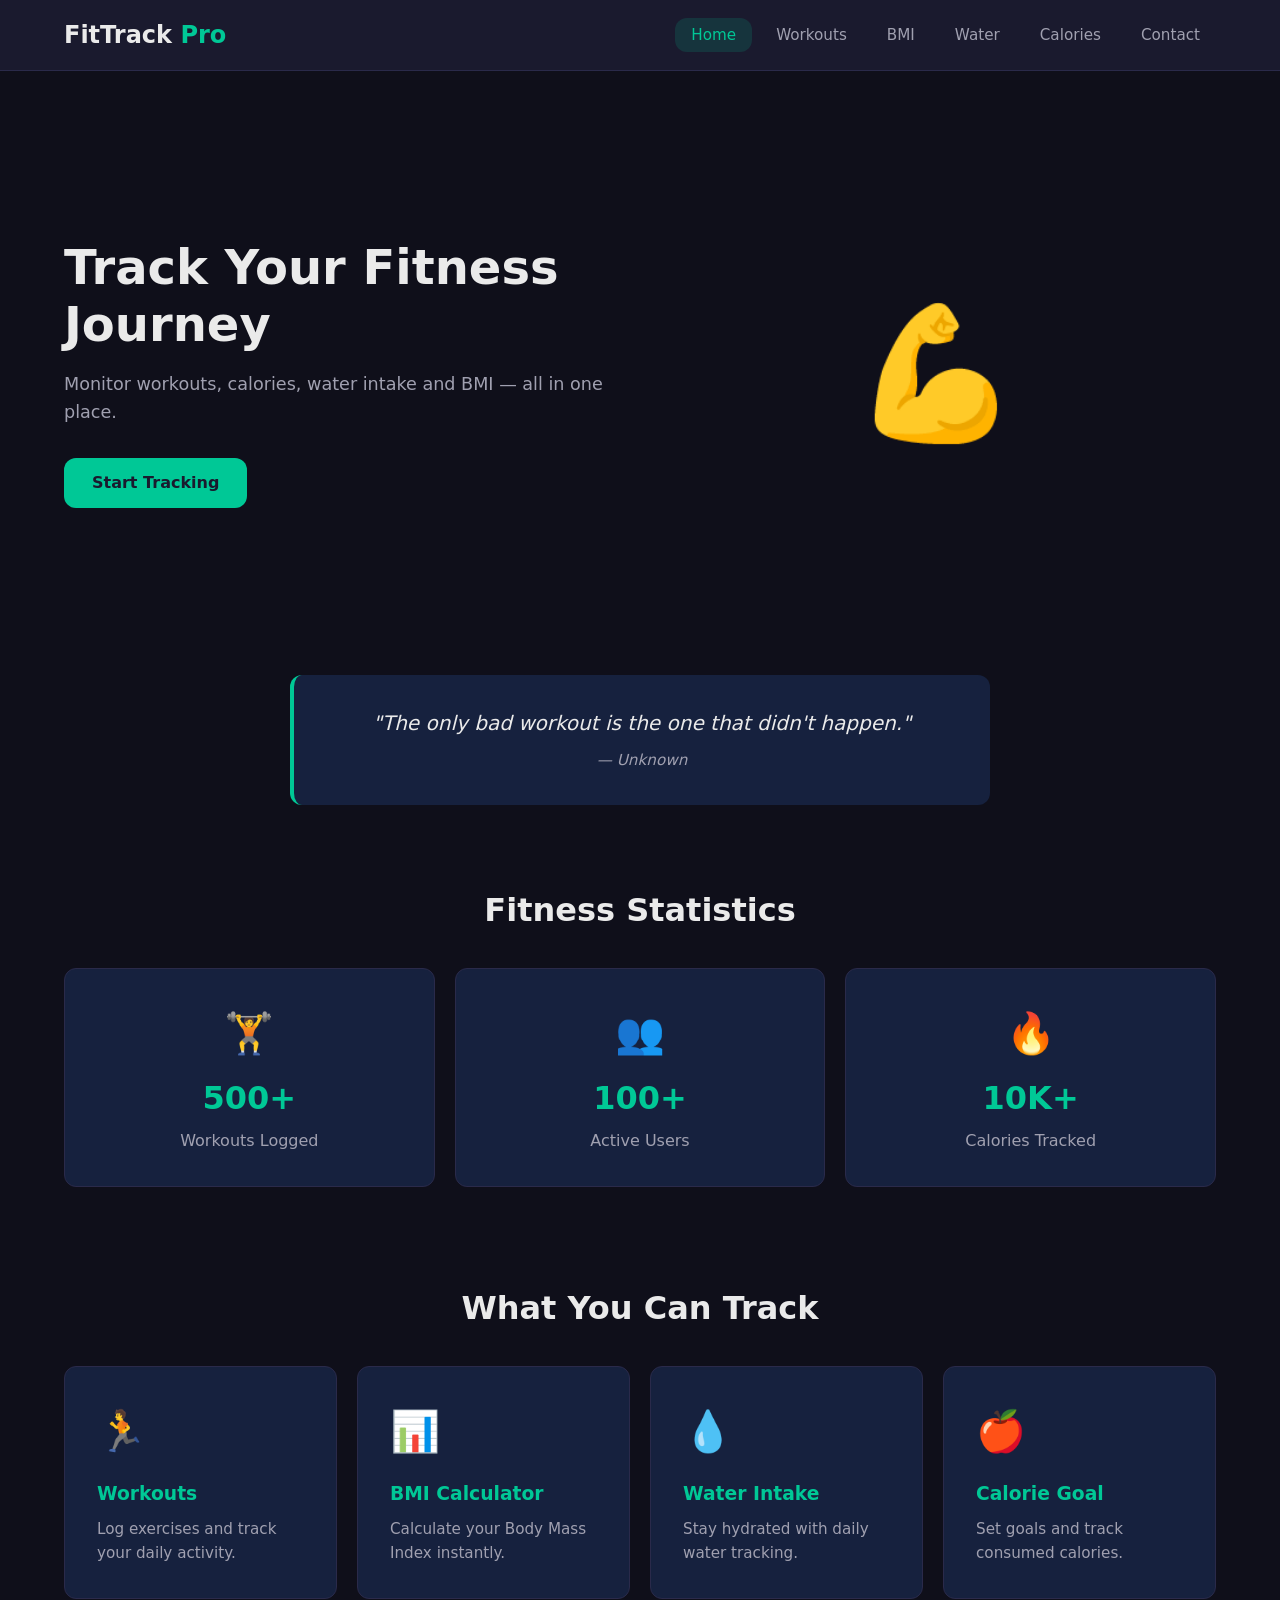
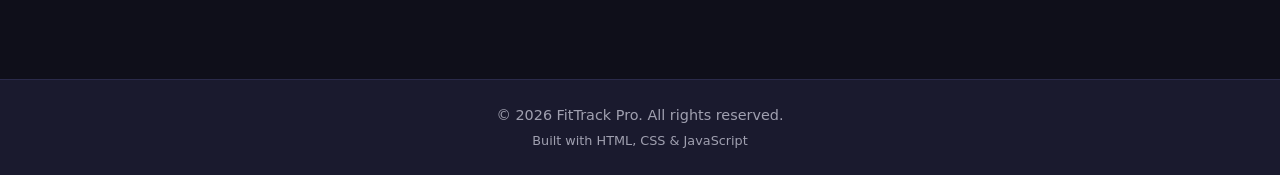
==== index.html @ 7e46657a "first commit" ====
<!DOCTYPE html>
<html lang="en">
<head>
  <meta charset="UTF-8">
  <meta name="viewport" content="width=device-width, initial-scale=1.0">
  <meta name="description" content="FitTrack Pro – Personal Fitness Tracker for workouts, BMI, water intake and calorie goals.">
  <title>FitTrack Pro – Home</title>
  <link rel="stylesheet" href="css/style.css">
</head>
<body>
  <a href="#main-content" class="skip-link">Skip to main content</a>

  <header class="site-header">
    <nav class="navbar" aria-label="Main navigation">
      <a href="index.html" class="logo">FitTrack <span>Pro</span></a>
      <button class="nav-toggle" aria-label="Toggle navigation menu" aria-expanded="false">
        <span></span>
        <span></span>
        <span></span>
      </button>
      <ul class="nav-links">
        <li><a href="index.html" class="active" aria-current="page">Home</a></li>
        <li><a href="workout.html">Workouts</a></li>
        <li><a href="bmi.html">BMI</a></li>
        <li><a href="water.html">Water</a></li>
        <li><a href="calories.html">Calories</a></li>
        <li><a href="contact.html">Contact</a></li>
      </ul>
    </nav>
  </header>

  <main id="main-content">
    <section class="hero" aria-labelledby="hero-title">
      <div class="hero-content fade-in">
        <h1 id="hero-title">Track Your Fitness Journey</h1>
        <p>Monitor workouts, calories, water intake and BMI — all in one place.</p>
        <a href="workout.html" class="btn btn-primary float-anim">Start Tracking</a>
      </div>
      <div class="hero-image float-anim" aria-hidden="true">
        <div class="hero-icon">💪</div>
      </div>
    </section>

    <section class="quote-section" aria-labelledby="quote-heading">
      <h2 id="quote-heading" class="visually-hidden">Motivation</h2>
      <blockquote class="quote fade-in">
        <p>"The only bad workout is the one that didn't happen."</p>
        <cite>— Unknown</cite>
      </blockquote>
    </section>

    <section class="stats-section" aria-labelledby="stats-heading">
      <h2 id="stats-heading">Fitness Statistics</h2>
      <div class="stats">
        <article class="stat-card fade-in">
          <div class="stat-icon" aria-hidden="true">🏋️</div>
          <h3>500+</h3>
          <p>Workouts Logged</p>
        </article>
        <article class="stat-card fade-in">
          <div class="stat-icon" aria-hidden="true">👥</div>
          <h3>100+</h3>
          <p>Active Users</p>
        </article>
        <article class="stat-card fade-in">
          <div class="stat-icon" aria-hidden="true">🔥</div>
          <h3>10K+</h3>
          <p>Calories Tracked</p>
        </article>
      </div>
    </section>

    <section class="features-section" aria-labelledby="features-heading">
      <h2 id="features-heading">What You Can Track</h2>
      <div class="features-grid">
        <a href="workout.html" class="feature-card fade-in">
          <span class="feature-icon" aria-hidden="true">🏃</span>
          <h3>Workouts</h3>
          <p>Log exercises and track your daily activity.</p>
        </a>
        <a href="bmi.html" class="feature-card fade-in">
          <span class="feature-icon" aria-hidden="true">📊</span>
          <h3>BMI Calculator</h3>
          <p>Calculate your Body Mass Index instantly.</p>
        </a>
        <a href="water.html" class="feature-card fade-in">
          <span class="feature-icon" aria-hidden="true">💧</span>
          <h3>Water Intake</h3>
          <p>Stay hydrated with daily water tracking.</p>
        </a>
        <a href="calories.html" class="feature-card fade-in">
          <span class="feature-icon" aria-hidden="true">🍎</span>
          <h3>Calorie Goal</h3>
          <p>Set goals and track consumed calories.</p>
        </a>
      </div>
    </section>
  </main>

  <footer class="site-footer">
    <p>&copy; 2026 FitTrack Pro. All rights reserved.</p>
    <p>Built with HTML, CSS &amp; JavaScript</p>
  </footer>

  <script src="js/script.js"></script>
</body>
</html>
---- css/style.css ----
/* ============================================
   FitTrack Pro – Main Stylesheet
   ============================================ */

:root {
  --primary: #00c896;
  --primary-dark: #00a67d;
  --secondary: #1a1a2e;
  --accent: #e94560;
  --bg: #0f0f1a;
  --bg-card: #16213e;
  --bg-card-hover: #1a2744;
  --text: #eaeaea;
  --text-muted: #a0a0b0;
  --border: #2a2a4a;
  --success: #00c896;
  --warning: #f0a500;
  --danger: #e94560;
  --radius: 12px;
  --shadow: 0 4px 20px rgba(0, 0, 0, 0.3);
  --transition: 0.3s ease;
  --font: 'Segoe UI', system-ui, -apple-system, sans-serif;
}

*,
*::before,
*::after {
  box-sizing: border-box;
  margin: 0;
  padding: 0;
}

html {
  scroll-behavior: smooth;
}

body {
  font-family: var(--font);
  background: var(--bg);
  color: var(--text);
  line-height: 1.6;
  min-height: 100vh;
  display: flex;
  flex-direction: column;
}

/* Accessibility */
.skip-link {
  position: absolute;
  top: -100%;
  left: 1rem;
  background: var(--primary);
  color: var(--secondary);
  padding: 0.5rem 1rem;
  border-radius: var(--radius);
  z-index: 1000;
  font-weight: 600;
  text-decoration: none;
  transition: top var(--transition);
}

.skip-link:focus {
  top: 1rem;
}

.visually-hidden {
  position: absolute;
  width: 1px;
  height: 1px;
  padding: 0;
  margin: -1px;
  overflow: hidden;
  clip: rect(0, 0, 0, 0);
  white-space: nowrap;
  border: 0;
}

/* Animations */
@keyframes fadeIn {
  from { opacity: 0; }
  to { opacity: 1; }
}

@keyframes float {
  0%, 100% { transform: translateY(0); }
  50% { transform: translateY(-10px); }
}

.fade-in {
  animation: fadeIn 0.8s ease forwards;
}

.float-anim {
  animation: float 3s ease-in-out infinite;
}

/* Header & Navigation */
.site-header {
  background: var(--secondary);
  border-bottom: 1px solid var(--border);
  position: sticky;
  top: 0;
  z-index: 100;
}

.navbar {
  max-width: 1200px;
  margin: 0 auto;
  padding: 1rem 1.5rem;
  display: flex;
  align-items: center;
  justify-content: space-between;
}

.logo {
  font-size: 1.5rem;
  font-weight: 700;
  color: var(--text);
  text-decoration: none;
}

.logo span {
  color: var(--primary);
}

.nav-links {
  display: flex;
  list-style: none;
  gap: 0.5rem;
}

.nav-links a {
  color: var(--text-muted);
  text-decoration: none;
  padding: 0.5rem 1rem;
  border-radius: var(--radius);
  transition: color var(--transition), background var(--transition);
  font-size: 0.95rem;
}

.nav-links a:hover,
.nav-links a:focus {
  color: var(--text);
  background: rgba(0, 200, 150, 0.1);
}

.nav-links a.active {
  color: var(--primary);
  background: rgba(0, 200, 150, 0.15);
}

.nav-toggle {
  display: none;
  flex-direction: column;
  gap: 5px;
  background: none;
  border: none;
  cursor: pointer;
  padding: 0.5rem;
}

.nav-toggle span {
  display: block;
  width: 24px;
  height: 2px;
  background: var(--text);
  transition: var(--transition);
}

/* Main Content */
main {
  flex: 1;
  max-width: 1200px;
  margin: 0 auto;
  padding: 2rem 1.5rem;
  width: 100%;
}

/* Hero Section */
.hero {
  display: grid;
  grid-template-columns: 1fr 1fr;
  gap: 2rem;
  align-items: center;
  padding: 3rem 0;
  min-height: 60vh;
}

.hero-content h1 {
  font-size: clamp(2rem, 5vw, 3rem);
  line-height: 1.2;
  margin-bottom: 1rem;
}

.hero-content p {
  color: var(--text-muted);
  font-size: 1.1rem;
  margin-bottom: 2rem;
}

.hero-icon {
  font-size: 8rem;
  text-align: center;
}

/* Buttons */
.btn {
  display: inline-block;
  padding: 0.75rem 1.75rem;
  border: none;
  border-radius: var(--radius);
  font-size: 1rem;
  font-weight: 600;
  cursor: pointer;
  text-decoration: none;
  transition: transform var(--transition), background var(--transition), box-shadow var(--transition);
  font-family: inherit;
}

.btn:hover,
.btn:focus {
  transform: translateY(-2px);
}

.btn-primary {
  background: var(--primary);
  color: var(--secondary);
}

.btn-primary:hover,
.btn-primary:focus {
  background: var(--primary-dark);
  box-shadow: 0 4px 15px rgba(0, 200, 150, 0.4);
}

.btn-secondary {
  background: transparent;
  color: var(--text);
  border: 2px solid var(--border);
}

.btn-secondary:hover,
.btn-secondary:focus {
  border-color: var(--primary);
  color: var(--primary);
}

.btn-danger {
  background: transparent;
  color: var(--danger);
  border: 1px solid var(--danger);
  padding: 0.35rem 0.75rem;
  font-size: 0.85rem;
}

.btn-danger:hover,
.btn-danger:focus {
  background: var(--danger);
  color: white;
}

/* Quote Section */
.quote-section {
  padding: 2rem 0;
  text-align: center;
}

.quote {
  max-width: 700px;
  margin: 0 auto;
  padding: 2rem;
  background: var(--bg-card);
  border-radius: var(--radius);
  border-left: 4px solid var(--primary);
}

.quote p {
  font-size: 1.25rem;
  font-style: italic;
  margin-bottom: 0.5rem;
}

.quote cite {
  color: var(--text-muted);
  font-size: 0.95rem;
}

/* Stats Grid – Required CSS Grid Layout */
.stats-section {
  padding: 3rem 0;
}

.stats-section h2,
.features-section h2 {
  text-align: center;
  font-size: 2rem;
  margin-bottom: 2rem;
}

.stats {
  display: grid;
  grid-template-columns: repeat(3, 1fr);
  gap: 20px;
}

.stat-card {
  background: var(--bg-card);
  padding: 2rem;
  border-radius: var(--radius);
  text-align: center;
  border: 1px solid var(--border);
  transition: transform var(--transition), border-color var(--transition);
}

.stat-card:hover {
  transform: translateY(-5px);
  border-color: var(--primary);
}

.stat-icon {
  font-size: 2.5rem;
  margin-bottom: 0.5rem;
}

.stat-card h3 {
  font-size: 2rem;
  color: var(--primary);
  margin-bottom: 0.25rem;
}

.stat-card p {
  color: var(--text-muted);
}

/* Features Grid */
.features-section {
  padding: 3rem 0;
}

.features-grid {
  display: grid;
  grid-template-columns: repeat(auto-fit, minmax(240px, 1fr));
  gap: 20px;
}

.feature-card {
  background: var(--bg-card);
  padding: 2rem;
  border-radius: var(--radius);
  text-decoration: none;
  color: var(--text);
  border: 1px solid var(--border);
  transition: transform var(--transition), border-color var(--transition), background var(--transition);
}

.feature-card:hover,
.feature-card:focus {
  transform: translateY(-5px);
  border-color: var(--primary);
  background: var(--bg-card-hover);
}

.feature-icon {
  font-size: 2.5rem;
  display: block;
  margin-bottom: 1rem;
}

.feature-card h3 {
  margin-bottom: 0.5rem;
  color: var(--primary);
}

.feature-card p {
  color: var(--text-muted);
  font-size: 0.95rem;
}

/* Page Header */
.page-header {
  text-align: center;
  padding: 2rem 0;
}

.page-header h1 {
  font-size: clamp(1.75rem, 4vw, 2.5rem);
  margin-bottom: 0.5rem;
}

.page-header p {
  color: var(--text-muted);
  max-width: 600px;
  margin: 0 auto;
}

/* Tracker Cards */
.tracker-section {
  display: grid;
  grid-template-columns: repeat(auto-fit, minmax(320px, 1fr));
  gap: 2rem;
}

.tracker-card {
  background: var(--bg-card);
  padding: 2rem;
  border-radius: var(--radius);
  border: 1px solid var(--border);
  box-shadow: var(--shadow);
}

.tracker-card h2 {
  margin-bottom: 1.5rem;
  color: var(--primary);
  font-size: 1.25rem;
}

.tracker-card h3 {
  margin: 1.5rem 0 1rem;
  font-size: 1rem;
  color: var(--text-muted);
}

/* Forms */
.tracker-form {
  display: flex;
  flex-direction: column;
  gap: 1rem;
}

.inline-form {
  flex-direction: row;
  flex-wrap: wrap;
  align-items: flex-end;
}

.inline-form .form-group {
  flex: 1;
  min-width: 200px;
}

.form-group {
  display: flex;
  flex-direction: column;
  gap: 0.4rem;
}

.form-group label {
  font-size: 0.9rem;
  font-weight: 600;
  color: var(--text-muted);
}

.form-group input,
.form-group textarea {
  padding: 0.75rem 1rem;
  border: 1px solid var(--border);
  border-radius: var(--radius);
  background: var(--bg);
  color: var(--text);
  font-size: 1rem;
  font-family: inherit;
  transition: border-color var(--transition);
}

.form-group input:focus,
.form-group textarea:focus {
  outline: none;
  border-color: var(--primary);
  box-shadow: 0 0 0 3px rgba(0, 200, 150, 0.2);
}

.form-group input:invalid:not(:placeholder-shown) {
  border-color: var(--danger);
}

/* Workout Table */
.table-wrapper {
  overflow-x: auto;
}

table {
  width: 100%;
  border-collapse: collapse;
}

th, td {
  padding: 0.75rem 1rem;
  text-align: left;
  border-bottom: 1px solid var(--border);
}

th {
  color: var(--text-muted);
  font-size: 0.85rem;
  text-transform: uppercase;
  letter-spacing: 0.05em;
}

.empty-row td {
  text-align: center;
  color: var(--text-muted);
  font-style: italic;
}

.workout-count {
  margin-top: 1rem;
  color: var(--text-muted);
  font-size: 0.9rem;
}

/* BMI */
.bmi-card {
  max-width: 500px;
}

.bmi-result {
  margin-top: 2rem;
  padding: 1.5rem;
  background: var(--bg);
  border-radius: var(--radius);
  text-align: center;
  border: 1px solid var(--border);
}

.bmi-value {
  font-size: 1.5rem;
  margin-bottom: 0.5rem;
}

.bmi-value strong {
  color: var(--primary);
  font-size: 2rem;
}

.bmi-category {
  font-size: 1.1rem;
  font-weight: 600;
  margin-bottom: 1rem;
}

.bmi-scale {
  height: 8px;
  background: linear-gradient(to right, #3498db, var(--success), var(--warning), var(--danger));
  border-radius: 4px;
  margin-top: 1rem;
  position: relative;
}

.bmi-scale-bar {
  position: absolute;
  top: -6px;
  width: 16px;
  height: 16px;
  background: white;
  border-radius: 50%;
  border: 2px solid var(--primary);
  transform: translateX(-50%);
  transition: left 0.5s ease;
}

.bmi-categories-list {
  list-style: none;
  display: flex;
  flex-direction: column;
  gap: 0.75rem;
}

.bmi-categories-list li {
  display: flex;
  align-items: center;
  gap: 0.75rem;
}

.badge {
  display: inline-block;
  padding: 0.25rem 0.75rem;
  border-radius: 20px;
  font-size: 0.8rem;
  font-weight: 600;
  min-width: 120px;
  text-align: center;
}

.badge.underweight { background: rgba(52, 152, 219, 0.2); color: #3498db; }
.badge.healthy { background: rgba(0, 200, 150, 0.2); color: var(--success); }
.badge.overweight { background: rgba(240, 165, 0, 0.2); color: var(--warning); }
.badge.obese { background: rgba(233, 69, 96, 0.2); color: var(--danger); }

/* Water Tracker */
.water-section {
  display: flex;
  justify-content: center;
}

.water-card {
  text-align: center;
  max-width: 450px;
  width: 100%;
}

.water-display {
  font-size: 4rem;
  margin: 1rem 0;
}

.water-count {
  font-size: 2.5rem;
  font-weight: 700;
  color: var(--primary);
  margin-bottom: 1rem;
}

.water-progress {
  height: 12px;
  background: var(--bg);
  border-radius: 6px;
  overflow: hidden;
  margin-bottom: 0.5rem;
}

.water-progress-bar {
  height: 100%;
  background: linear-gradient(90deg, #3498db, #00c896);
  border-radius: 6px;
  width: 0%;
  transition: width 0.4s ease;
}

.water-goal-text {
  color: var(--text-muted);
  font-size: 0.9rem;
  margin-bottom: 1.5rem;
}

.water-buttons {
  display: flex;
  gap: 1rem;
  justify-content: center;
  flex-wrap: wrap;
}

/* Calorie Tracker */
.calorie-summary {
  grid-column: 1 / -1;
}

.calorie-stats {
  display: grid;
  grid-template-columns: repeat(3, 1fr);
  gap: 1rem;
  margin-bottom: 1.5rem;
}

.calorie-stat {
  background: var(--bg);
  padding: 1.25rem;
  border-radius: var(--radius);
  text-align: center;
  border: 1px solid var(--border);
}

.calorie-label {
  display: block;
  font-size: 0.85rem;
  color: var(--text-muted);
  margin-bottom: 0.25rem;
}

.calorie-value {
  display: block;
  font-size: 1.75rem;
  font-weight: 700;
  color: var(--text);
}

.calorie-stat.consumed .calorie-value { color: var(--warning); }
.calorie-stat.remaining .calorie-value { color: var(--success); }

.calorie-unit {
  font-size: 0.8rem;
  color: var(--text-muted);
}

.calorie-progress {
  height: 12px;
  background: var(--bg);
  border-radius: 6px;
  overflow: hidden;
  margin-bottom: 1.5rem;
}

.calorie-progress-bar {
  height: 100%;
  background: linear-gradient(90deg, var(--primary), var(--warning));
  border-radius: 6px;
  width: 0%;
  transition: width 0.4s ease;
}

.meal-list {
  list-style: none;
  margin-bottom: 1.5rem;
}

.meal-list li {
  display: flex;
  justify-content: space-between;
  align-items: center;
  padding: 0.75rem 1rem;
  background: var(--bg);
  border-radius: var(--radius);
  margin-bottom: 0.5rem;
  border: 1px solid var(--border);
}

.meal-list .meal-cal {
  color: var(--warning);
  font-weight: 600;
}

.empty-meal {
  text-align: center;
  color: var(--text-muted);
  font-style: italic;
  justify-content: center !important;
}

/* Contact */
.contact-section {
  max-width: 800px;
  margin: 0 auto;
}

.contact-info {
  list-style: none;
  display: flex;
  flex-direction: column;
  gap: 1.5rem;
}

.contact-info li {
  display: flex;
  align-items: flex-start;
  gap: 1rem;
}

.contact-info span {
  font-size: 1.5rem;
}

.contact-info strong {
  display: block;
  color: var(--primary);
  margin-bottom: 0.15rem;
}

.contact-info p {
  color: var(--text-muted);
  font-size: 0.95rem;
}

.success-message {
  margin-top: 1.5rem;
  padding: 1rem 1.5rem;
  background: rgba(0, 200, 150, 0.15);
  border: 1px solid var(--primary);
  border-radius: var(--radius);
  color: var(--primary);
  text-align: center;
}

/* Footer */
.site-footer {
  background: var(--secondary);
  border-top: 1px solid var(--border);
  text-align: center;
  padding: 1.5rem;
  color: var(--text-muted);
  font-size: 0.9rem;
}

.site-footer p + p {
  margin-top: 0.25rem;
  font-size: 0.8rem;
}

/* Responsive Design */
@media (max-width: 768px) {
  .nav-toggle {
    display: flex;
  }

  .nav-links {
    display: none;
    position: absolute;
    top: 100%;
    left: 0;
    right: 0;
    background: var(--secondary);
    flex-direction: column;
    padding: 1rem;
    border-bottom: 1px solid var(--border);
  }

  .nav-links.open {
    display: flex;
  }

  .navbar {
    position: relative;
    flex-wrap: wrap;
  }

  .hero {
    grid-template-columns: 1fr;
    text-align: center;
    min-height: auto;
    padding: 2rem 0;
  }

  .hero-icon {
    font-size: 5rem;
  }

  .stats {
    grid-template-columns: 1fr;
  }

  .calorie-stats {
    grid-template-columns: 1fr;
  }

  .inline-form {
    flex-direction: column;
  }
}

@media (max-width: 480px) {
  main {
    padding: 1.5rem 1rem;
  }

  .tracker-card {
    padding: 1.5rem;
  }

  .water-buttons {
    flex-direction: column;
  }

  .water-buttons .btn {
    width: 100%;
  }
}
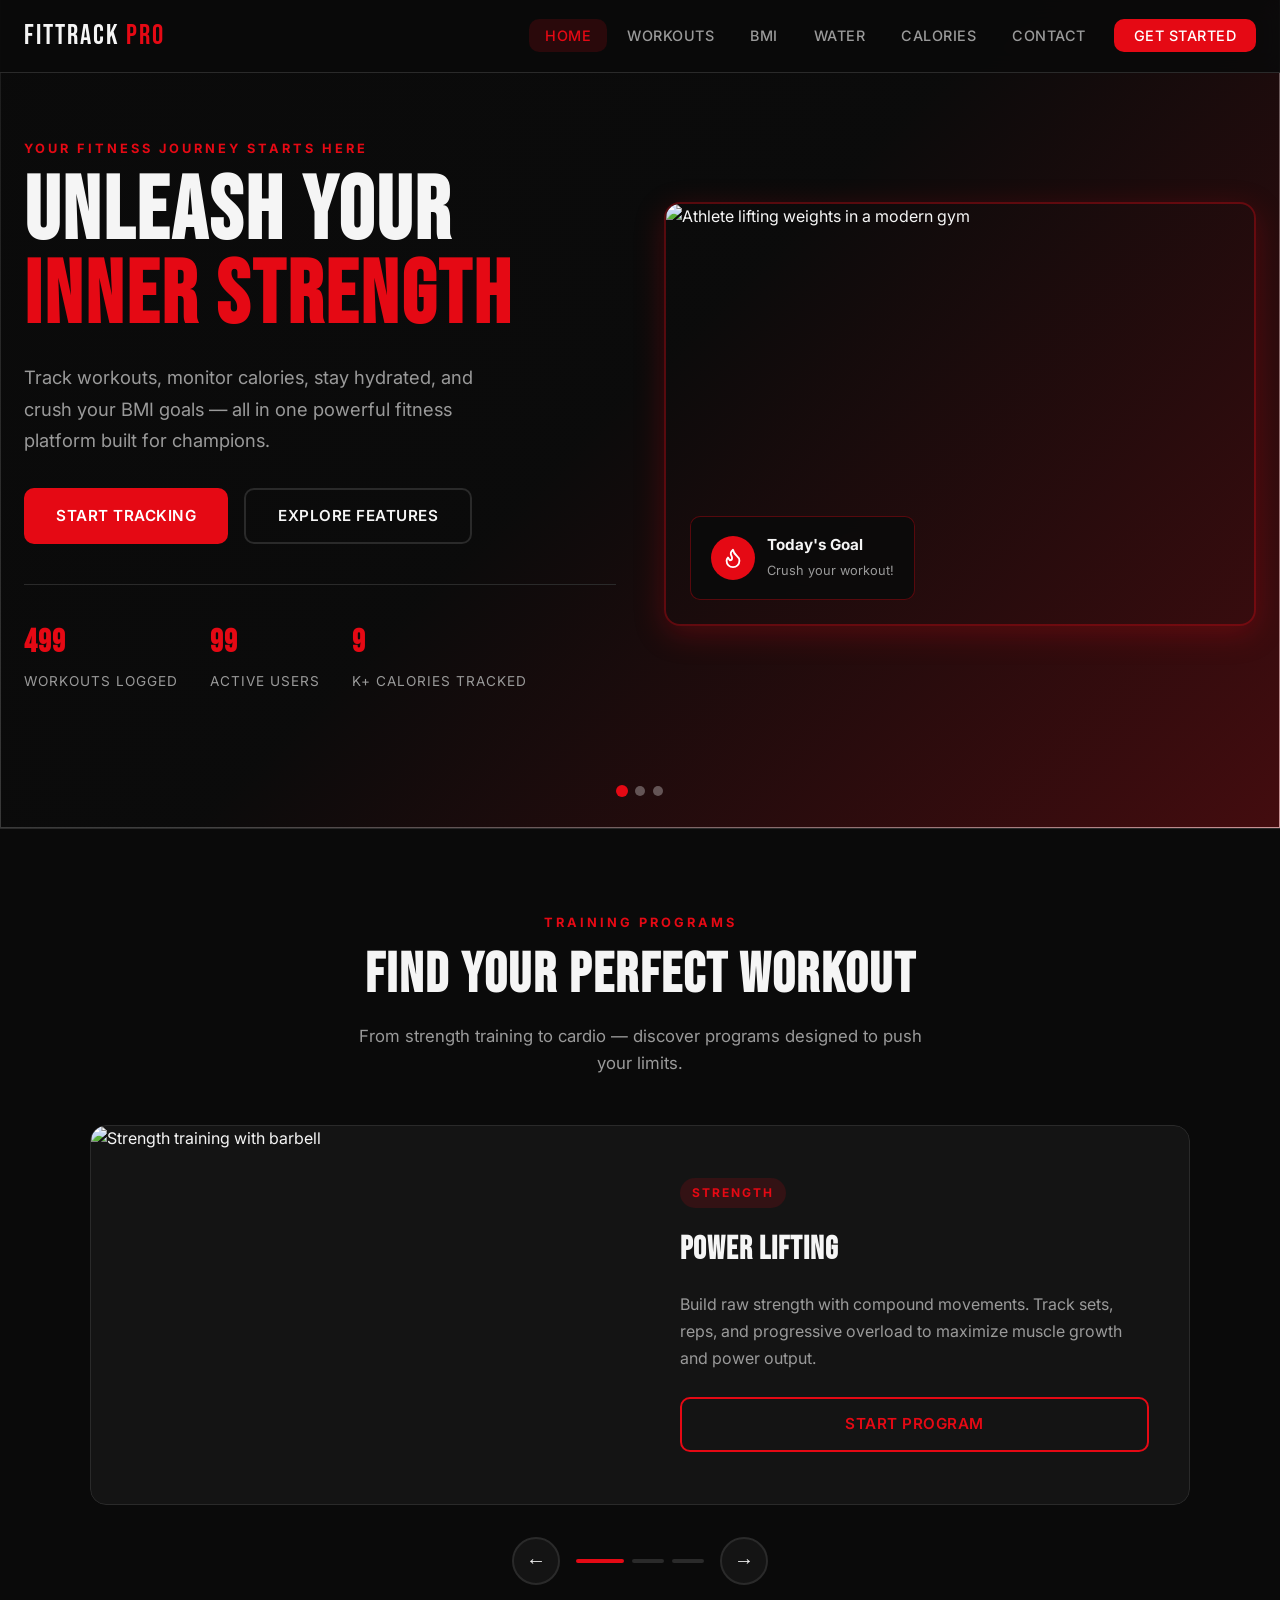
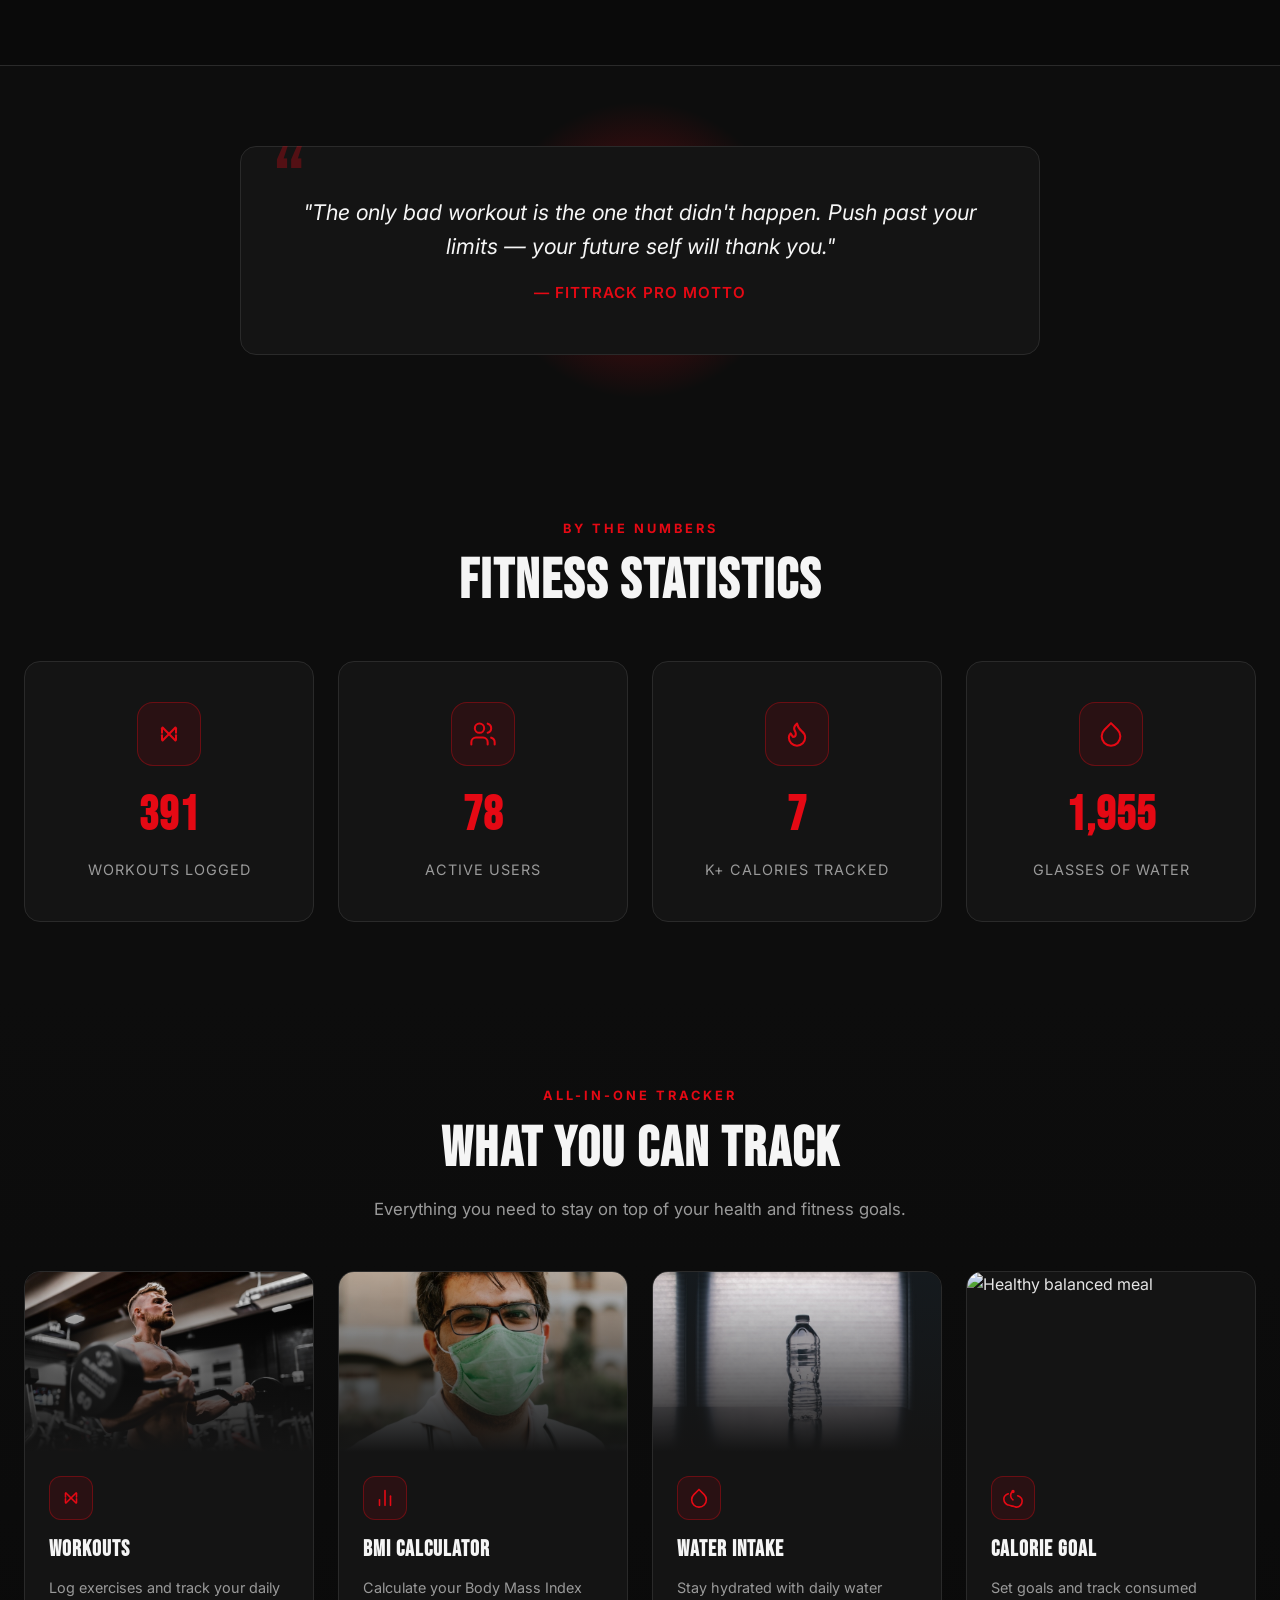
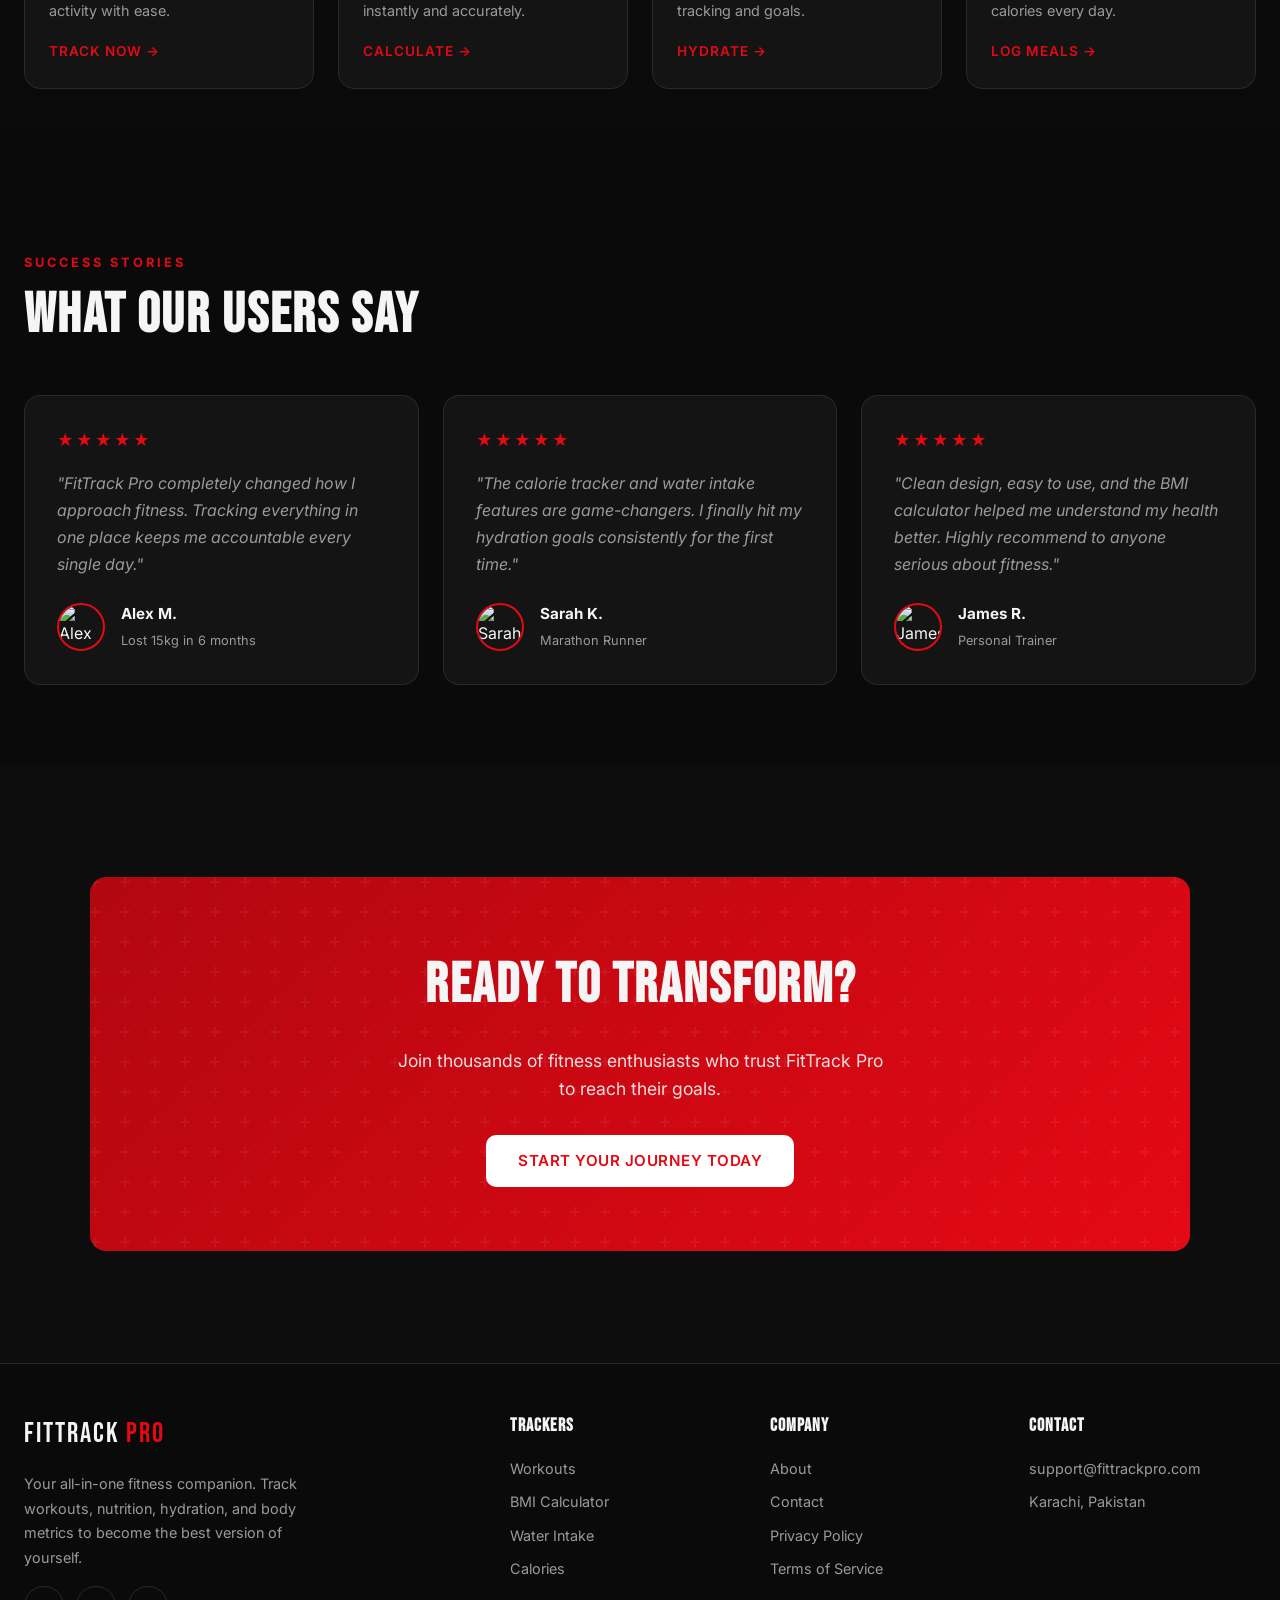
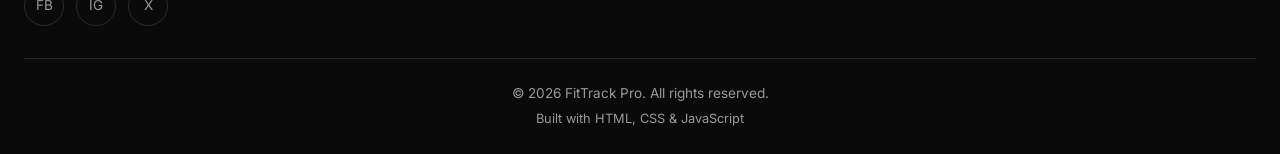
==== commit 726b54a8: "complete" ====
--- a/index.html
+++ b/index.html
@@ -4,13 +4,13 @@
   <meta charset="UTF-8">
   <meta name="viewport" content="width=device-width, initial-scale=1.0">
   <meta name="description" content="FitTrack Pro – Personal Fitness Tracker for workouts, BMI, water intake and calorie goals.">
-  <title>FitTrack Pro – Home</title>
+  <title>FitTrack Pro – Transform Your Body</title>
   <link rel="stylesheet" href="css/style.css">
 </head>
 <body>
   <a href="#main-content" class="skip-link">Skip to main content</a>
 
-  <header class="site-header">
+  <header class="site-header" id="site-header">
     <nav class="navbar" aria-label="Main navigation">
       <a href="index.html" class="logo">FitTrack <span>Pro</span></a>
       <button class="nav-toggle" aria-label="Toggle navigation menu" aria-expanded="false">
@@ -25,81 +25,352 @@
         <li><a href="water.html">Water</a></li>
         <li><a href="calories.html">Calories</a></li>
         <li><a href="contact.html">Contact</a></li>
+        <li class="nav-cta"><a href="workout.html">Get Started</a></li>
       </ul>
     </nav>
   </header>
 
-  <main id="main-content">
-    <section class="hero" aria-labelledby="hero-title">
-      <div class="hero-content fade-in">
-        <h1 id="hero-title">Track Your Fitness Journey</h1>
-        <p>Monitor workouts, calories, water intake and BMI — all in one place.</p>
-        <a href="workout.html" class="btn btn-primary float-anim">Start Tracking</a>
-      </div>
-      <div class="hero-image float-anim" aria-hidden="true">
-        <div class="hero-icon">💪</div>
-      </div>
-    </section>
-
+  <main id="main-content" class="home-main">
+    <!-- Hero Section with Background Carousel -->
+    <section class="hero-full" aria-labelledby="hero-title">
+      <div class="hero-carousel" aria-hidden="true">
+        <div class="hero-slide active">
+          <img src="https://images.unsplash.com/photo-1534438327276-14e5300c3a48?w=1920&q=80" alt="" loading="eager">
+        </div>
+        <div class="hero-slide">
+          <img src="https://images.unsplash.com/photo-1571019614242-c5c5dee9f50e?w=1920&q=80" alt="" loading="lazy">
+        </div>
+        <div class="hero-slide">
+          <img src="https://images.unsplash.com/photo-1517836357463-d25dfeac3438?w=1920&q=80" alt="" loading="lazy">
+        </div>
+      </div>
+      <div class="hero-overlay" aria-hidden="true"></div>
+
+      <div class="hero-content-wrap">
+        <div class="hero-text reveal">
+          <span class="section-label">Your Fitness Journey Starts Here</span>
+          <h1 id="hero-title">
+            Unleash Your
+            <span class="highlight">Inner Strength</span>
+          </h1>
+          <p>Track workouts, monitor calories, stay hydrated, and crush your BMI goals — all in one powerful fitness platform built for champions.</p>
+          <div class="hero-buttons">
+            <a href="workout.html" class="btn btn-primary">Start Tracking</a>
+            <a href="#features" class="btn btn-secondary">Explore Features</a>
+          </div>
+          <div class="hero-stats-inline">
+            <div class="hero-stat-item">
+              <strong data-count="500">0</strong>
+              <span>Workouts Logged</span>
+            </div>
+            <div class="hero-stat-item">
+              <strong data-count="100">0</strong>
+              <span>Active Users</span>
+            </div>
+            <div class="hero-stat-item">
+              <strong data-count="10" data-format="k">0</strong>
+              <span>K+ Calories Tracked</span>
+            </div>
+          </div>
+        </div>
+        <div class="hero-visual reveal">
+          <div class="hero-card-stack">
+            <img src="https://images.unsplash.com/photo-1583454110551-21f2fa2afe61?w=800&q=80" alt="Athlete lifting weights in a modern gym" loading="eager">
+            <div class="hero-badge">
+              <div class="hero-badge-icon" aria-hidden="true">
+                <svg viewBox="0 0 24 24" fill="none" stroke="currentColor" stroke-width="2" stroke-linecap="round" stroke-linejoin="round"><path d="M8.5 14.5A2.5 2.5 0 0 0 11 12c0-1.38-.5-2-1-3-1.072-2.143-.224-4.054 2-6 .5 2.5 2 4.9 4 6.5 2 1.6 3 3.5 3 5.5a7 7 0 1 1-14 0c0-1.3.5-2.5 1.5-3.5z"/></svg>
+              </div>
+              <div class="hero-badge-text">
+                <strong>Today's Goal</strong>
+                <span>Crush your workout!</span>
+              </div>
+            </div>
+          </div>
+        </div>
+      </div>
+
+      <div class="hero-dots" role="tablist" aria-label="Hero background slides">
+        <button class="hero-dot active" aria-label="Slide 1" data-slide="0"></button>
+        <button class="hero-dot" aria-label="Slide 2" data-slide="1"></button>
+        <button class="hero-dot" aria-label="Slide 3" data-slide="2"></button>
+      </div>
+    </section>
+
+    <!-- Programs Carousel -->
+    <section class="carousel-section" aria-labelledby="programs-heading">
+      <div class="container">
+        <div class="carousel-header reveal">
+          <span class="section-label">Training Programs</span>
+          <h2 id="programs-heading" class="section-title">Find Your Perfect Workout</h2>
+          <p class="section-subtitle">From strength training to cardio — discover programs designed to push your limits.</p>
+        </div>
+
+        <div class="carousel" id="programs-carousel">
+          <div class="carousel-track">
+            <div class="carousel-slide">
+              <div class="carousel-slide-inner">
+                <div class="carousel-slide-img">
+                  <img src="https://images.unsplash.com/photo-1581009146145-b5ef050c2e1e?w=800&q=80" alt="Strength training with barbell" loading="lazy">
+                </div>
+                <div class="carousel-slide-content">
+                  <span class="carousel-slide-tag">Strength</span>
+                  <h3>Power Lifting</h3>
+                  <p>Build raw strength with compound movements. Track sets, reps, and progressive overload to maximize muscle growth and power output.</p>
+                  <a href="workout.html" class="btn btn-outline-red">Start Program</a>
+                </div>
+              </div>
+            </div>
+            <div class="carousel-slide">
+              <div class="carousel-slide-inner">
+                <div class="carousel-slide-img">
+                  <img src="https://images.unsplash.com/photo-1571008887538-b36bb32f4571?w=800&q=80" alt="Runner on a trail at sunrise" loading="lazy">
+                </div>
+                <div class="carousel-slide-content">
+                  <span class="carousel-slide-tag">Cardio</span>
+                  <h3>Endurance Running</h3>
+                  <p>Boost your cardiovascular health with structured running programs. Log distance, pace, and duration to watch your stamina soar.</p>
+                  <a href="workout.html" class="btn btn-outline-red">Start Program</a>
+                </div>
+              </div>
+            </div>
+            <div class="carousel-slide">
+              <div class="carousel-slide-inner">
+                <div class="carousel-slide-img">
+                  <img src="https://images.unsplash.com/photo-1544367567-0f2fcb009e0b?w=800&q=80" alt="Yoga and flexibility training" loading="lazy">
+                </div>
+                <div class="carousel-slide-content">
+                  <span class="carousel-slide-tag">Flexibility</span>
+                  <h3>Yoga &amp; Recovery</h3>
+                  <p>Balance intense training with recovery sessions. Improve flexibility, reduce injury risk, and enhance overall performance.</p>
+                  <a href="workout.html" class="btn btn-outline-red">Start Program</a>
+                </div>
+              </div>
+            </div>
+          </div>
+        </div>
+
+        <div class="carousel-controls">
+          <button class="carousel-btn carousel-prev" aria-label="Previous program">&#8592;</button>
+          <div class="carousel-indicators" id="programs-indicators">
+            <button class="carousel-indicator active" aria-label="Program 1" data-index="0"></button>
+            <button class="carousel-indicator" aria-label="Program 2" data-index="1"></button>
+            <button class="carousel-indicator" aria-label="Program 3" data-index="2"></button>
+          </div>
+          <button class="carousel-btn carousel-next" aria-label="Next program">&#8594;</button>
+        </div>
+      </div>
+    </section>
+
+    <!-- Motivation Quote -->
     <section class="quote-section" aria-labelledby="quote-heading">
       <h2 id="quote-heading" class="visually-hidden">Motivation</h2>
-      <blockquote class="quote fade-in">
-        <p>"The only bad workout is the one that didn't happen."</p>
-        <cite>— Unknown</cite>
+      <blockquote class="quote reveal">
+        <p>"The only bad workout is the one that didn't happen. Push past your limits — your future self will thank you."</p>
+        <cite>— FitTrack Pro Motto</cite>
       </blockquote>
     </section>
 
+    <!-- Stats Section -->
     <section class="stats-section" aria-labelledby="stats-heading">
-      <h2 id="stats-heading">Fitness Statistics</h2>
-      <div class="stats">
-        <article class="stat-card fade-in">
-          <div class="stat-icon" aria-hidden="true">🏋️</div>
-          <h3>500+</h3>
-          <p>Workouts Logged</p>
-        </article>
-        <article class="stat-card fade-in">
-          <div class="stat-icon" aria-hidden="true">👥</div>
-          <h3>100+</h3>
-          <p>Active Users</p>
-        </article>
-        <article class="stat-card fade-in">
-          <div class="stat-icon" aria-hidden="true">🔥</div>
-          <h3>10K+</h3>
-          <p>Calories Tracked</p>
-        </article>
-      </div>
-    </section>
-
-    <section class="features-section" aria-labelledby="features-heading">
-      <h2 id="features-heading">What You Can Track</h2>
-      <div class="features-grid">
-        <a href="workout.html" class="feature-card fade-in">
-          <span class="feature-icon" aria-hidden="true">🏃</span>
-          <h3>Workouts</h3>
-          <p>Log exercises and track your daily activity.</p>
-        </a>
-        <a href="bmi.html" class="feature-card fade-in">
-          <span class="feature-icon" aria-hidden="true">📊</span>
-          <h3>BMI Calculator</h3>
-          <p>Calculate your Body Mass Index instantly.</p>
-        </a>
-        <a href="water.html" class="feature-card fade-in">
-          <span class="feature-icon" aria-hidden="true">💧</span>
-          <h3>Water Intake</h3>
-          <p>Stay hydrated with daily water tracking.</p>
-        </a>
-        <a href="calories.html" class="feature-card fade-in">
-          <span class="feature-icon" aria-hidden="true">🍎</span>
-          <h3>Calorie Goal</h3>
-          <p>Set goals and track consumed calories.</p>
-        </a>
+      <div class="container">
+        <div class="section-header reveal">
+          <span class="section-label">By The Numbers</span>
+          <h2 id="stats-heading" class="section-title">Fitness Statistics</h2>
+        </div>
+        <div class="stats">
+          <article class="stat-card reveal">
+            <div class="stat-icon" aria-hidden="true">
+              <svg viewBox="0 0 24 24" fill="none" stroke="currentColor" stroke-width="1.75" stroke-linecap="round" stroke-linejoin="round"><path d="m6.5 6.5 11 11"/><path d="m17.5 6.5-11 11"/><path d="M6 7v4"/><path d="M18 7v4"/><path d="M6 17v-4"/><path d="M18 17v-4"/></svg>
+            </div>
+            <h3 data-count="500">0</h3>
+            <p>Workouts Logged</p>
+          </article>
+          <article class="stat-card reveal">
+            <div class="stat-icon" aria-hidden="true">
+              <svg viewBox="0 0 24 24" fill="none" stroke="currentColor" stroke-width="1.75" stroke-linecap="round" stroke-linejoin="round"><path d="M16 21v-2a4 4 0 0 0-4-4H6a4 4 0 0 0-4 4v2"/><circle cx="9" cy="7" r="4"/><path d="M22 21v-2a4 4 0 0 0-3-3.87"/><path d="M16 3.13a4 4 0 0 1 0 7.75"/></svg>
+            </div>
+            <h3 data-count="100">0</h3>
+            <p>Active Users</p>
+          </article>
+          <article class="stat-card reveal">
+            <div class="stat-icon" aria-hidden="true">
+              <svg viewBox="0 0 24 24" fill="none" stroke="currentColor" stroke-width="1.75" stroke-linecap="round" stroke-linejoin="round"><path d="M8.5 14.5A2.5 2.5 0 0 0 11 12c0-1.38-.5-2-1-3-1.072-2.143-.224-4.054 2-6 .5 2.5 2 4.9 4 6.5 2 1.6 3 3.5 3 5.5a7 7 0 1 1-14 0c0-1.3.5-2.5 1.5-3.5z"/></svg>
+            </div>
+            <h3 data-count="10" data-format="k">0</h3>
+            <p>K+ Calories Tracked</p>
+          </article>
+          <article class="stat-card reveal">
+            <div class="stat-icon" aria-hidden="true">
+              <svg viewBox="0 0 24 24" fill="none" stroke="currentColor" stroke-width="1.75" stroke-linecap="round" stroke-linejoin="round"><path d="M12 2.69l5.66 5.66a8 8 0 1 1-11.31 0z"/></svg>
+            </div>
+            <h3 data-count="2500">0</h3>
+            <p>Glasses of Water</p>
+          </article>
+        </div>
+      </div>
+    </section>
+
+    <!-- Features Section -->
+    <section class="features-section" id="features" aria-labelledby="features-heading">
+      <div class="container">
+        <div class="section-header reveal">
+          <span class="section-label">All-In-One Tracker</span>
+          <h2 id="features-heading" class="section-title">What You Can Track</h2>
+          <p class="section-subtitle">Everything you need to stay on top of your health and fitness goals.</p>
+        </div>
+        <div class="features-grid">
+          <a href="workout.html" class="feature-card reveal">
+            <div class="feature-card-img">
+              <img src="images/features/workout.jpg" alt="Man lifting dumbbells in the gym" loading="lazy">
+            </div>
+            <div class="feature-card-body">
+              <span class="feature-icon" aria-hidden="true">
+                <svg viewBox="0 0 24 24" fill="none" stroke="currentColor" stroke-width="1.75" stroke-linecap="round" stroke-linejoin="round"><path d="m6.5 6.5 11 11"/><path d="m17.5 6.5-11 11"/><path d="M6 7v4"/><path d="M18 7v4"/><path d="M6 17v-4"/><path d="M18 17v-4"/></svg>
+              </span>
+              <h3>Workouts</h3>
+              <p>Log exercises and track your daily activity with ease.</p>
+              <span class="feature-link">Track Now →</span>
+            </div>
+          </a>
+          <a href="bmi.html" class="feature-card reveal">
+            <div class="feature-card-img">
+              <img src="images/features/bmi.jpg" alt="Doctor with stethoscope for health and BMI assessment" loading="lazy">
+            </div>
+            <div class="feature-card-body">
+              <span class="feature-icon" aria-hidden="true">
+                <svg viewBox="0 0 24 24" fill="none" stroke="currentColor" stroke-width="1.75" stroke-linecap="round" stroke-linejoin="round"><path d="M18 20V10"/><path d="M12 20V4"/><path d="M6 20v-6"/></svg>
+              </span>
+              <h3>BMI Calculator</h3>
+              <p>Calculate your Body Mass Index instantly and accurately.</p>
+              <span class="feature-link">Calculate →</span>
+            </div>
+          </a>
+          <a href="water.html" class="feature-card reveal">
+            <div class="feature-card-img">
+              <img src="images/features/water.jpg" alt="Glass of fresh water for hydration" loading="lazy">
+            </div>
+            <div class="feature-card-body">
+              <span class="feature-icon" aria-hidden="true">
+                <svg viewBox="0 0 24 24" fill="none" stroke="currentColor" stroke-width="1.75" stroke-linecap="round" stroke-linejoin="round"><path d="M12 2.69l5.66 5.66a8 8 0 1 1-11.31 0z"/></svg>
+              </span>
+              <h3>Water Intake</h3>
+              <p>Stay hydrated with daily water tracking and goals.</p>
+              <span class="feature-link">Hydrate →</span>
+            </div>
+          </a>
+          <a href="calories.html" class="feature-card reveal">
+            <div class="feature-card-img">
+              <img src="https://images.unsplash.com/photo-1490645935967-10de6ba17061?w=600&q=80" alt="Healthy balanced meal" loading="lazy">
+            </div>
+            <div class="feature-card-body">
+              <span class="feature-icon" aria-hidden="true">
+                <svg viewBox="0 0 24 24" fill="none" stroke="currentColor" stroke-width="1.75" stroke-linecap="round" stroke-linejoin="round"><path d="M12 20.94c1.5 0 2.75 1.06 4 1.06 3 0 6-3 6-6.79 0-3.25-2.39-4.76-4.86-5.67"/><path d="M12 20.94c-1.5 0-2.75-1.06-4-1.06-3 0-6-3-6-6.79C2 9.84 4.39 8.33 6.86 7.42"/><path d="M12 14c-3.5-2.5-3.5-7 0-9.5"/><circle cx="12" cy="5" r="1"/></svg>
+              </span>
+              <h3>Calorie Goal</h3>
+              <p>Set goals and track consumed calories every day.</p>
+              <span class="feature-link">Log Meals →</span>
+            </div>
+          </a>
+        </div>
+      </div>
+    </section>
+
+    <!-- Testimonials -->
+    <section class="testimonials-section" aria-labelledby="testimonials-heading">
+      <div class="container">
+        <div class="section-header reveal">
+          <span class="section-label">Success Stories</span>
+          <h2 id="testimonials-heading" class="section-title">What Our Users Say</h2>
+        </div>
+        <div class="testimonials-grid">
+          <article class="testimonial-card reveal">
+            <div class="testimonial-stars" aria-label="5 stars">★★★★★</div>
+            <p>"FitTrack Pro completely changed how I approach fitness. Tracking everything in one place keeps me accountable every single day."</p>
+            <div class="testimonial-author">
+              <img src="https://images.unsplash.com/photo-1507003211169-0a1dd7228f2d?w=100&q=80" alt="Alex M." loading="lazy">
+              <div>
+                <strong>Alex M.</strong>
+                <span>Lost 15kg in 6 months</span>
+              </div>
+            </div>
+          </article>
+          <article class="testimonial-card reveal">
+            <div class="testimonial-stars" aria-label="5 stars">★★★★★</div>
+            <p>"The calorie tracker and water intake features are game-changers. I finally hit my hydration goals consistently for the first time."</p>
+            <div class="testimonial-author">
+              <img src="https://images.unsplash.com/photo-1494790108377-be9c29b29330?w=100&q=80" alt="Sarah K." loading="lazy">
+              <div>
+                <strong>Sarah K.</strong>
+                <span>Marathon Runner</span>
+              </div>
+            </div>
+          </article>
+          <article class="testimonial-card reveal">
+            <div class="testimonial-stars" aria-label="5 stars">★★★★★</div>
+            <p>"Clean design, easy to use, and the BMI calculator helped me understand my health better. Highly recommend to anyone serious about fitness."</p>
+            <div class="testimonial-author">
+              <img src="https://images.unsplash.com/photo-1500648767791-00dcc994a43e?w=100&q=80" alt="James R." loading="lazy">
+              <div>
+                <strong>James R.</strong>
+                <span>Personal Trainer</span>
+              </div>
+            </div>
+          </article>
+        </div>
+      </div>
+    </section>
+
+    <!-- CTA Section -->
+    <section class="cta-section" aria-labelledby="cta-heading">
+      <div class="cta-box reveal">
+        <h2 id="cta-heading">Ready to Transform?</h2>
+        <p>Join thousands of fitness enthusiasts who trust FitTrack Pro to reach their goals.</p>
+        <a href="workout.html" class="btn">Start Your Journey Today</a>
       </div>
     </section>
   </main>
 
   <footer class="site-footer">
-    <p>&copy; 2026 FitTrack Pro. All rights reserved.</p>
-    <p>Built with HTML, CSS &amp; JavaScript</p>
+    <div class="footer-grid">
+      <div class="footer-brand">
+        <a href="index.html" class="logo">FitTrack <span>Pro</span></a>
+        <p>Your all-in-one fitness companion. Track workouts, nutrition, hydration, and body metrics to become the best version of yourself.</p>
+        <div class="footer-social">
+          <a href="#" aria-label="Facebook">FB</a>
+          <a href="#" aria-label="Instagram">IG</a>
+          <a href="#" aria-label="Twitter">X</a>
+        </div>
+      </div>
+      <div class="footer-col">
+        <h4>Trackers</h4>
+        <ul>
+          <li><a href="workout.html">Workouts</a></li>
+          <li><a href="bmi.html">BMI Calculator</a></li>
+          <li><a href="water.html">Water Intake</a></li>
+          <li><a href="calories.html">Calories</a></li>
+        </ul>
+      </div>
+      <div class="footer-col">
+        <h4>Company</h4>
+        <ul>
+          <li><a href="index.html">About</a></li>
+          <li><a href="contact.html">Contact</a></li>
+          <li><a href="#">Privacy Policy</a></li>
+          <li><a href="#">Terms of Service</a></li>
+        </ul>
+      </div>
+      <div class="footer-col">
+        <h4>Contact</h4>
+        <ul>
+          <li><a href="mailto:support@fittrackpro.com">support@fittrackpro.com</a></li>
+          <li><a href="contact.html">Karachi, Pakistan</a></li>
+        </ul>
+      </div>
+    </div>
+    <div class="footer-bottom">
+      <p>&copy; 2026 FitTrack Pro. All rights reserved.</p>
+      <p>Built with HTML, CSS &amp; JavaScript</p>
+    </div>
   </footer>
 
   <script src="js/script.js"></script>
--- a/css/style.css
+++ b/css/style.css
@@ -1,25 +1,34 @@
 /* ============================================
-   FitTrack Pro – Main Stylesheet
+   FitTrack Pro – Red & Black Fitness Theme
    ============================================ */
 
+@import url('https://fonts.googleapis.com/css2?family=Bebas+Neue&family=Inter:wght@400;500;600;700&display=swap');
+
 :root {
-  --primary: #00c896;
-  --primary-dark: #00a67d;
-  --secondary: #1a1a2e;
-  --accent: #e94560;
-  --bg: #0f0f1a;
-  --bg-card: #16213e;
-  --bg-card-hover: #1a2744;
-  --text: #eaeaea;
-  --text-muted: #a0a0b0;
-  --border: #2a2a4a;
-  --success: #00c896;
-  --warning: #f0a500;
-  --danger: #e94560;
-  --radius: 12px;
-  --shadow: 0 4px 20px rgba(0, 0, 0, 0.3);
-  --transition: 0.3s ease;
-  --font: 'Segoe UI', system-ui, -apple-system, sans-serif;
+  --primary: #e50914;
+  --primary-dark: #b20710;
+  --primary-glow: rgba(229, 9, 20, 0.45);
+  --secondary: #0a0a0a;
+  --accent: #ff2d2d;
+  --bg: #0d0d0d;
+  --bg-card: #141414;
+  --bg-card-hover: #1c1c1c;
+  --bg-elevated: #1a1a1a;
+  --text: #f5f5f5;
+  --text-muted: #9a9a9a;
+  --border: #2a2a2a;
+  --border-red: rgba(229, 9, 20, 0.35);
+  --success: #22c55e;
+  --warning: #f59e0b;
+  --danger: #e50914;
+  --radius: 10px;
+  --radius-lg: 16px;
+  --shadow: 0 8px 32px rgba(0, 0, 0, 0.5);
+  --shadow-red: 0 8px 30px rgba(229, 9, 20, 0.25);
+  --transition: 0.3s cubic-bezier(0.4, 0, 0.2, 1);
+  --font: 'Inter', system-ui, -apple-system, sans-serif;
+  --font-display: 'Bebas Neue', 'Impact', sans-serif;
+  --header-height: 72px;
 }
 
 *,
@@ -42,6 +51,7 @@
   min-height: 100vh;
   display: flex;
   flex-direction: column;
+  overflow-x: hidden;
 }
 
 /* Accessibility */
@@ -50,7 +60,7 @@
   top: -100%;
   left: 1rem;
   background: var(--primary);
-  color: var(--secondary);
+  color: white;
   padding: 0.5rem 1rem;
   border-radius: var(--radius);
   z-index: 1000;
@@ -77,8 +87,13 @@
 
 /* Animations */
 @keyframes fadeIn {
-  from { opacity: 0; }
-  to { opacity: 1; }
+  from { opacity: 0; transform: translateY(20px); }
+  to { opacity: 1; transform: translateY(0); }
+}
+
+@keyframes fadeInUp {
+  from { opacity: 0; transform: translateY(40px); }
+  to { opacity: 1; transform: translateY(0); }
 }
 
 @keyframes float {
@@ -86,6 +101,16 @@
   50% { transform: translateY(-10px); }
 }
 
+@keyframes pulse-red {
+  0%, 100% { box-shadow: 0 0 0 0 var(--primary-glow); }
+  50% { box-shadow: 0 0 0 12px transparent; }
+}
+
+@keyframes shimmer {
+  0% { background-position: -200% center; }
+  100% { background-position: 200% center; }
+}
+
 .fade-in {
   animation: fadeIn 0.8s ease forwards;
 }
@@ -94,29 +119,54 @@
   animation: float 3s ease-in-out infinite;
 }
 
+.reveal {
+  opacity: 0;
+  transform: translateY(30px);
+  transition: opacity 0.7s ease, transform 0.7s ease;
+}
+
+.reveal.visible {
+  opacity: 1;
+  transform: translateY(0);
+}
+
 /* Header & Navigation */
 .site-header {
-  background: var(--secondary);
+  background: rgba(10, 10, 10, 0.92);
+  backdrop-filter: blur(12px);
   border-bottom: 1px solid var(--border);
-  position: sticky;
+  position: fixed;
   top: 0;
-  z-index: 100;
+  left: 0;
+  right: 0;
+  z-index: 200;
+  transition: background var(--transition), box-shadow var(--transition);
+}
+
+.site-header.scrolled {
+  background: rgba(10, 10, 10, 0.98);
+  box-shadow: 0 4px 24px rgba(0, 0, 0, 0.6);
+  border-bottom-color: var(--border-red);
 }
 
 .navbar {
-  max-width: 1200px;
+  max-width: 1280px;
   margin: 0 auto;
-  padding: 1rem 1.5rem;
+  padding: 0 1.5rem;
+  height: var(--header-height);
   display: flex;
   align-items: center;
   justify-content: space-between;
 }
 
 .logo {
-  font-size: 1.5rem;
-  font-weight: 700;
+  font-family: var(--font-display);
+  font-size: 1.75rem;
+  font-weight: 400;
   color: var(--text);
   text-decoration: none;
+  letter-spacing: 2px;
+  text-transform: uppercase;
 }
 
 .logo span {
@@ -126,7 +176,7 @@
 .nav-links {
   display: flex;
   list-style: none;
-  gap: 0.5rem;
+  gap: 0.25rem;
 }
 
 .nav-links a {
@@ -135,18 +185,36 @@
   padding: 0.5rem 1rem;
   border-radius: var(--radius);
   transition: color var(--transition), background var(--transition);
-  font-size: 0.95rem;
+  font-size: 0.9rem;
+  font-weight: 500;
+  text-transform: uppercase;
+  letter-spacing: 0.5px;
 }
 
 .nav-links a:hover,
 .nav-links a:focus {
   color: var(--text);
-  background: rgba(0, 200, 150, 0.1);
+  background: rgba(229, 9, 20, 0.1);
 }
 
 .nav-links a.active {
   color: var(--primary);
-  background: rgba(0, 200, 150, 0.15);
+  background: rgba(229, 9, 20, 0.15);
+}
+
+.nav-cta {
+  margin-left: 0.5rem;
+}
+
+.nav-cta a {
+  background: var(--primary) !important;
+  color: white !important;
+  padding: 0.5rem 1.25rem !important;
+}
+
+.nav-cta a:hover {
+  background: var(--primary-dark) !important;
+  box-shadow: var(--shadow-red);
 }
 
 .nav-toggle {
@@ -167,54 +235,340 @@
   transition: var(--transition);
 }
 
+.nav-toggle.open span:nth-child(1) {
+  transform: rotate(45deg) translate(5px, 5px);
+}
+
+.nav-toggle.open span:nth-child(2) {
+  opacity: 0;
+}
+
+.nav-toggle.open span:nth-child(3) {
+  transform: rotate(-45deg) translate(5px, -5px);
+}
+
 /* Main Content */
 main {
   flex: 1;
+  width: 100%;
+}
+
+main:not(.home-main) {
   max-width: 1200px;
   margin: 0 auto;
-  padding: 2rem 1.5rem;
+  padding: calc(var(--header-height) + 2rem) 1.5rem 2rem;
+}
+
+.container {
+  max-width: 1280px;
+  margin: 0 auto;
+  padding: 0 1.5rem;
+}
+
+.section-label {
+  display: inline-block;
+  color: var(--primary);
+  font-size: 0.8rem;
+  font-weight: 700;
+  text-transform: uppercase;
+  letter-spacing: 3px;
+  margin-bottom: 0.75rem;
+}
+
+.section-title {
+  font-family: var(--font-display);
+  font-size: clamp(2rem, 5vw, 3.5rem);
+  letter-spacing: 2px;
+  text-transform: uppercase;
+  line-height: 1.1;
+  margin-bottom: 1rem;
+}
+
+.section-subtitle {
+  color: var(--text-muted);
+  font-size: 1.05rem;
+  max-width: 600px;
+}
+
+/* Hero Section */
+.hero-full {
+  position: relative;
+  min-height: 100vh;
+  display: flex;
+  align-items: center;
+  overflow: hidden;
+  margin-top: calc(-1 * var(--header-height));
+  padding-top: var(--header-height);
+}
+
+.hero-carousel {
+  position: absolute;
+  inset: 0;
+  z-index: 0;
+}
+
+.hero-slide {
+  position: absolute;
+  inset: 0;
+  opacity: 0;
+  transition: opacity 1.2s ease;
+}
+
+.hero-slide.active {
+  opacity: 1;
+}
+
+.hero-slide img {
   width: 100%;
-}
-
-/* Hero Section */
-.hero {
+  height: 100%;
+  object-fit: cover;
+}
+
+.hero-overlay {
+  position: absolute;
+  inset: 0;
+  background: linear-gradient(
+    135deg,
+    rgba(10, 10, 10, 0.92) 0%,
+    rgba(10, 10, 10, 0.7) 50%,
+    rgba(229, 9, 20, 0.25) 100%
+  );
+  z-index: 1;
+}
+
+.hero-content-wrap {
+  position: relative;
+  z-index: 2;
+  max-width: 1280px;
+  margin: 0 auto;
+  padding: 4rem 1.5rem;
+  width: 100%;
   display: grid;
   grid-template-columns: 1fr 1fr;
+  gap: 3rem;
+  align-items: center;
+}
+
+.hero-text h1 {
+  font-family: var(--font-display);
+  font-size: clamp(3rem, 8vw, 5.5rem);
+  line-height: 0.95;
+  letter-spacing: 3px;
+  text-transform: uppercase;
+  margin-bottom: 1.5rem;
+}
+
+.hero-text h1 .highlight {
+  color: var(--primary);
+  display: block;
+}
+
+.hero-text p {
+  color: var(--text-muted);
+  font-size: 1.15rem;
+  margin-bottom: 2rem;
+  max-width: 480px;
+  line-height: 1.7;
+}
+
+.hero-buttons {
+  display: flex;
+  gap: 1rem;
+  flex-wrap: wrap;
+}
+
+.hero-stats-inline {
+  display: flex;
   gap: 2rem;
+  margin-top: 2.5rem;
+  padding-top: 2rem;
+  border-top: 1px solid var(--border);
+}
+
+.hero-stat-item strong {
+  display: block;
+  font-family: var(--font-display);
+  font-size: 2rem;
+  color: var(--primary);
+  letter-spacing: 1px;
+}
+
+.hero-stat-item span {
+  font-size: 0.85rem;
+  color: var(--text-muted);
+  text-transform: uppercase;
+  letter-spacing: 1px;
+}
+
+.hero-visual {
+  position: relative;
+}
+
+.hero-card-stack {
+  position: relative;
+  border-radius: var(--radius-lg);
+  overflow: hidden;
+  box-shadow: var(--shadow-red);
+  border: 2px solid var(--border-red);
+}
+
+.hero-card-stack img {
+  width: 100%;
+  height: 420px;
+  object-fit: cover;
+  display: block;
+}
+
+.hero-badge {
+  position: absolute;
+  bottom: 1.5rem;
+  left: 1.5rem;
+  background: rgba(10, 10, 10, 0.9);
+  backdrop-filter: blur(8px);
+  border: 1px solid var(--border-red);
+  border-radius: var(--radius);
+  padding: 1rem 1.25rem;
+  display: flex;
   align-items: center;
-  padding: 3rem 0;
-  min-height: 60vh;
-}
-
-.hero-content h1 {
-  font-size: clamp(2rem, 5vw, 3rem);
-  line-height: 1.2;
+  gap: 0.75rem;
+}
+
+.hero-badge-icon {
+  width: 44px;
+  height: 44px;
+  background: var(--primary);
+  border-radius: 50%;
+  display: flex;
+  align-items: center;
+  justify-content: center;
+  flex-shrink: 0;
+}
+
+.hero-badge-icon svg {
+  width: 22px;
+  height: 22px;
+  stroke: white;
+}
+
+.hero-badge-text strong {
+  display: block;
+  font-size: 0.95rem;
+}
+
+.hero-badge-text span {
+  font-size: 0.8rem;
+  color: var(--text-muted);
+}
+
+.hero-dots {
+  position: absolute;
+  bottom: 2rem;
+  left: 50%;
+  transform: translateX(-50%);
+  z-index: 3;
+  display: flex;
+  gap: 0.5rem;
+}
+
+.hero-dot {
+  width: 10px;
+  height: 10px;
+  border-radius: 50%;
+  background: rgba(255, 255, 255, 0.3);
+  border: none;
+  cursor: pointer;
+  transition: var(--transition);
+  padding: 0;
+}
+
+.hero-dot.active,
+.hero-dot:hover {
+  background: var(--primary);
+  transform: scale(1.2);
+}
+
+/* Page Banner (subpages) */
+.page-banner {
+  position: relative;
+  min-height: 280px;
+  display: flex;
+  align-items: center;
+  justify-content: center;
+  text-align: center;
+  margin-top: calc(-1 * var(--header-height));
+  padding: calc(var(--header-height) + 3rem) 1.5rem 3rem;
+  overflow: hidden;
+}
+
+.page-banner-bg {
+  position: absolute;
+  inset: 0;
+  z-index: 0;
+}
+
+.page-banner-bg img {
+  width: 100%;
+  height: 100%;
+  object-fit: cover;
+}
+
+.page-banner-overlay {
+  position: absolute;
+  inset: 0;
+  background: linear-gradient(to bottom, rgba(10, 10, 10, 0.75), rgba(10, 10, 10, 0.95));
+  z-index: 1;
+}
+
+.page-banner-content {
+  position: relative;
+  z-index: 2;
+  max-width: 700px;
+}
+
+.page-banner-content h1 {
+  font-family: var(--font-display);
+  font-size: clamp(2.5rem, 6vw, 4rem);
+  letter-spacing: 3px;
+  text-transform: uppercase;
+  margin-bottom: 0.75rem;
+}
+
+.page-banner-content p {
+  color: var(--text-muted);
+  font-size: 1.1rem;
+}
+
+.page-banner-content .breadcrumb {
+  display: flex;
+  justify-content: center;
+  gap: 0.5rem;
   margin-bottom: 1rem;
-}
-
-.hero-content p {
-  color: var(--text-muted);
-  font-size: 1.1rem;
-  margin-bottom: 2rem;
-}
-
-.hero-icon {
-  font-size: 8rem;
-  text-align: center;
+  font-size: 0.85rem;
+  color: var(--text-muted);
+}
+
+.page-banner-content .breadcrumb a {
+  color: var(--primary);
+  text-decoration: none;
 }
 
 /* Buttons */
 .btn {
-  display: inline-block;
-  padding: 0.75rem 1.75rem;
+  display: inline-flex;
+  align-items: center;
+  justify-content: center;
+  gap: 0.5rem;
+  padding: 0.85rem 2rem;
   border: none;
   border-radius: var(--radius);
-  font-size: 1rem;
+  font-size: 0.95rem;
   font-weight: 600;
   cursor: pointer;
   text-decoration: none;
-  transition: transform var(--transition), background var(--transition), box-shadow var(--transition);
+  transition: transform var(--transition), background var(--transition), box-shadow var(--transition), border-color var(--transition);
   font-family: inherit;
+  text-transform: uppercase;
+  letter-spacing: 0.5px;
 }
 
 .btn:hover,
@@ -224,13 +578,15 @@
 
 .btn-primary {
   background: var(--primary);
-  color: var(--secondary);
+  color: white;
+  animation: pulse-red 2.5s infinite;
 }
 
 .btn-primary:hover,
 .btn-primary:focus {
   background: var(--primary-dark);
-  box-shadow: 0 4px 15px rgba(0, 200, 150, 0.4);
+  box-shadow: var(--shadow-red);
+  animation: none;
 }
 
 .btn-secondary {
@@ -243,6 +599,18 @@
 .btn-secondary:focus {
   border-color: var(--primary);
   color: var(--primary);
+  background: rgba(229, 9, 20, 0.08);
+}
+
+.btn-outline-red {
+  background: transparent;
+  color: var(--primary);
+  border: 2px solid var(--primary);
+}
+
+.btn-outline-red:hover {
+  background: var(--primary);
+  color: white;
 }
 
 .btn-danger {
@@ -251,6 +619,8 @@
   border: 1px solid var(--danger);
   padding: 0.35rem 0.75rem;
   font-size: 0.85rem;
+  text-transform: none;
+  letter-spacing: 0;
 }
 
 .btn-danger:hover,
@@ -259,131 +629,542 @@
   color: white;
 }
 
+/* Carousel Section */
+.carousel-section {
+  padding: 5rem 0;
+  background: var(--secondary);
+  border-top: 1px solid var(--border);
+  border-bottom: 1px solid var(--border);
+}
+
+.carousel-header {
+  text-align: center;
+  margin-bottom: 3rem;
+}
+
+.carousel-header .section-subtitle {
+  margin: 0 auto;
+}
+
+.carousel {
+  position: relative;
+  max-width: 1100px;
+  margin: 0 auto;
+  overflow: hidden;
+  border-radius: var(--radius-lg);
+}
+
+.carousel-track {
+  display: flex;
+  transition: transform 0.6s cubic-bezier(0.4, 0, 0.2, 1);
+}
+
+.carousel-slide {
+  min-width: 100%;
+  position: relative;
+}
+
+.carousel-slide-inner {
+  display: grid;
+  grid-template-columns: 1fr 1fr;
+  background: var(--bg-card);
+  border: 1px solid var(--border);
+  border-radius: var(--radius-lg);
+  overflow: hidden;
+  min-height: 380px;
+}
+
+.carousel-slide-img {
+  position: relative;
+  overflow: hidden;
+}
+
+.carousel-slide-img img {
+  width: 100%;
+  height: 100%;
+  object-fit: cover;
+  transition: transform 0.6s ease;
+}
+
+.carousel-slide:hover .carousel-slide-img img {
+  transform: scale(1.05);
+}
+
+.carousel-slide-content {
+  padding: 2.5rem;
+  display: flex;
+  flex-direction: column;
+  justify-content: center;
+}
+
+.carousel-slide-tag {
+  display: inline-block;
+  background: rgba(229, 9, 20, 0.15);
+  color: var(--primary);
+  font-size: 0.75rem;
+  font-weight: 700;
+  text-transform: uppercase;
+  letter-spacing: 2px;
+  padding: 0.35rem 0.75rem;
+  border-radius: 20px;
+  margin-bottom: 1rem;
+  width: fit-content;
+}
+
+.carousel-slide-content h3 {
+  font-family: var(--font-display);
+  font-size: 2rem;
+  letter-spacing: 1px;
+  text-transform: uppercase;
+  margin-bottom: 1rem;
+}
+
+.carousel-slide-content p {
+  color: var(--text-muted);
+  margin-bottom: 1.5rem;
+  line-height: 1.7;
+}
+
+.carousel-controls {
+  display: flex;
+  align-items: center;
+  justify-content: center;
+  gap: 1rem;
+  margin-top: 2rem;
+}
+
+.carousel-btn {
+  width: 48px;
+  height: 48px;
+  border-radius: 50%;
+  border: 2px solid var(--border);
+  background: var(--bg-card);
+  color: var(--text);
+  cursor: pointer;
+  display: flex;
+  align-items: center;
+  justify-content: center;
+  font-size: 1.25rem;
+  transition: var(--transition);
+}
+
+.carousel-btn:hover {
+  border-color: var(--primary);
+  background: var(--primary);
+  color: white;
+}
+
+.carousel-indicators {
+  display: flex;
+  gap: 0.5rem;
+}
+
+.carousel-indicator {
+  width: 32px;
+  height: 4px;
+  border-radius: 2px;
+  background: var(--border);
+  border: none;
+  cursor: pointer;
+  transition: var(--transition);
+  padding: 0;
+}
+
+.carousel-indicator.active {
+  background: var(--primary);
+  width: 48px;
+}
+
 /* Quote Section */
 .quote-section {
-  padding: 2rem 0;
+  padding: 5rem 1.5rem;
   text-align: center;
+  position: relative;
+}
+
+.quote-section::before {
+  content: '';
+  position: absolute;
+  top: 50%;
+  left: 50%;
+  transform: translate(-50%, -50%);
+  width: 300px;
+  height: 300px;
+  background: radial-gradient(circle, var(--primary-glow) 0%, transparent 70%);
+  pointer-events: none;
 }
 
 .quote {
-  max-width: 700px;
+  max-width: 800px;
   margin: 0 auto;
-  padding: 2rem;
+  padding: 3rem;
   background: var(--bg-card);
-  border-radius: var(--radius);
-  border-left: 4px solid var(--primary);
+  border-radius: var(--radius-lg);
+  border: 1px solid var(--border);
+  position: relative;
+}
+
+.quote::before {
+  content: '\201C';
+  position: absolute;
+  top: -10px;
+  left: 2rem;
+  font-family: var(--font-display);
+  font-size: 6rem;
+  color: var(--primary);
+  line-height: 1;
+  opacity: 0.3;
 }
 
 .quote p {
-  font-size: 1.25rem;
+  font-size: 1.35rem;
   font-style: italic;
-  margin-bottom: 0.5rem;
+  margin-bottom: 1rem;
+  position: relative;
+  z-index: 1;
 }
 
 .quote cite {
-  color: var(--text-muted);
+  color: var(--primary);
   font-size: 0.95rem;
-}
-
-/* Stats Grid – Required CSS Grid Layout */
+  font-weight: 600;
+  font-style: normal;
+  text-transform: uppercase;
+  letter-spacing: 1px;
+}
+
+/* Stats Section */
 .stats-section {
-  padding: 3rem 0;
-}
-
-.stats-section h2,
-.features-section h2 {
+  padding: 5rem 0;
+}
+
+.stats-section .section-header {
   text-align: center;
-  font-size: 2rem;
-  margin-bottom: 2rem;
+  margin-bottom: 3rem;
 }
 
 .stats {
   display: grid;
-  grid-template-columns: repeat(3, 1fr);
-  gap: 20px;
+  grid-template-columns: repeat(4, 1fr);
+  gap: 1.5rem;
 }
 
 .stat-card {
   background: var(--bg-card);
-  padding: 2rem;
-  border-radius: var(--radius);
+  padding: 2.5rem 1.5rem;
+  border-radius: var(--radius-lg);
   text-align: center;
   border: 1px solid var(--border);
-  transition: transform var(--transition), border-color var(--transition);
+  transition: transform var(--transition), border-color var(--transition), box-shadow var(--transition);
+  position: relative;
+  overflow: hidden;
+}
+
+.stat-card::before {
+  content: '';
+  position: absolute;
+  top: 0;
+  left: 0;
+  right: 0;
+  height: 3px;
+  background: linear-gradient(90deg, var(--primary), var(--accent));
+  transform: scaleX(0);
+  transition: transform var(--transition);
 }
 
 .stat-card:hover {
-  transform: translateY(-5px);
-  border-color: var(--primary);
+  transform: translateY(-8px);
+  border-color: var(--border-red);
+  box-shadow: var(--shadow-red);
+}
+
+.stat-card:hover::before {
+  transform: scaleX(1);
 }
 
 .stat-icon {
-  font-size: 2.5rem;
-  margin-bottom: 0.5rem;
+  display: flex;
+  align-items: center;
+  justify-content: center;
+  width: 64px;
+  height: 64px;
+  margin: 0 auto 0.75rem;
+  background: rgba(229, 9, 20, 0.1);
+  border: 1px solid var(--border-red);
+  border-radius: 16px;
+  color: var(--primary);
+  transition: background var(--transition), transform var(--transition);
+}
+
+.stat-card:hover .stat-icon {
+  background: rgba(229, 9, 20, 0.18);
+  transform: scale(1.05);
+}
+
+.stat-icon svg {
+  width: 28px;
+  height: 28px;
 }
 
 .stat-card h3 {
-  font-size: 2rem;
+  font-family: var(--font-display);
+  font-size: 3rem;
   color: var(--primary);
   margin-bottom: 0.25rem;
+  letter-spacing: 1px;
 }
 
 .stat-card p {
   color: var(--text-muted);
-}
-
-/* Features Grid */
+  font-size: 0.9rem;
+  text-transform: uppercase;
+  letter-spacing: 1px;
+}
+
+/* Features Section */
 .features-section {
-  padding: 3rem 0;
+  padding: 5rem 0;
+  background: linear-gradient(180deg, var(--bg) 0%, var(--secondary) 100%);
+}
+
+.features-section .section-header {
+  text-align: center;
+  margin-bottom: 3rem;
+}
+
+.features-section .section-subtitle {
+  margin: 0 auto;
 }
 
 .features-grid {
   display: grid;
-  grid-template-columns: repeat(auto-fit, minmax(240px, 1fr));
-  gap: 20px;
+  grid-template-columns: repeat(4, 1fr);
+  gap: 1.5rem;
 }
 
 .feature-card {
   background: var(--bg-card);
-  padding: 2rem;
-  border-radius: var(--radius);
+  border-radius: var(--radius-lg);
   text-decoration: none;
   color: var(--text);
   border: 1px solid var(--border);
-  transition: transform var(--transition), border-color var(--transition), background var(--transition);
+  transition: transform var(--transition), border-color var(--transition), box-shadow var(--transition);
+  overflow: hidden;
+  display: block;
 }
 
 .feature-card:hover,
 .feature-card:focus {
-  transform: translateY(-5px);
-  border-color: var(--primary);
-  background: var(--bg-card-hover);
+  transform: translateY(-8px);
+  border-color: var(--border-red);
+  box-shadow: var(--shadow-red);
+}
+
+.feature-card-img {
+  height: 180px;
+  overflow: hidden;
+  position: relative;
+}
+
+.feature-card-img img {
+  width: 100%;
+  height: 100%;
+  object-fit: cover;
+  transition: transform 0.5s ease;
+}
+
+.feature-card:hover .feature-card-img img {
+  transform: scale(1.1);
+}
+
+.feature-card-img::after {
+  content: '';
+  position: absolute;
+  inset: 0;
+  background: linear-gradient(to top, var(--bg-card), transparent);
+}
+
+.feature-card-body {
+  padding: 1.5rem;
 }
 
 .feature-icon {
-  font-size: 2.5rem;
-  display: block;
-  margin-bottom: 1rem;
+  display: inline-flex;
+  align-items: center;
+  justify-content: center;
+  width: 44px;
+  height: 44px;
+  margin-bottom: 0.75rem;
+  background: rgba(229, 9, 20, 0.1);
+  border: 1px solid var(--border-red);
+  border-radius: 12px;
+  color: var(--primary);
+  transition: background var(--transition), transform var(--transition);
+}
+
+.feature-card:hover .feature-icon {
+  background: var(--primary);
+  color: white;
+  transform: scale(1.08);
+}
+
+.feature-icon svg {
+  width: 22px;
+  height: 22px;
 }
 
 .feature-card h3 {
   margin-bottom: 0.5rem;
-  color: var(--primary);
+  font-family: var(--font-display);
+  font-size: 1.4rem;
+  letter-spacing: 1px;
+  text-transform: uppercase;
+  color: var(--text);
 }
 
 .feature-card p {
   color: var(--text-muted);
+  font-size: 0.9rem;
+  margin-bottom: 1rem;
+}
+
+.feature-link {
+  color: var(--primary);
+  font-size: 0.85rem;
+  font-weight: 600;
+  text-transform: uppercase;
+  letter-spacing: 1px;
+}
+
+/* CTA Section */
+.cta-section {
+  padding: 5rem 1.5rem;
+  margin: 2rem 0;
+}
+
+.cta-box {
+  max-width: 1100px;
+  margin: 0 auto;
+  background: linear-gradient(135deg, var(--primary-dark), var(--primary));
+  border-radius: var(--radius-lg);
+  padding: 4rem;
+  text-align: center;
+  position: relative;
+  overflow: hidden;
+}
+
+.cta-box::before {
+  content: '';
+  position: absolute;
+  inset: 0;
+  background: url("data:image/svg+xml,%3Csvg width='60' height='60' viewBox='0 0 60 60' xmlns='http://www.w3.org/2000/svg'%3E%3Cg fill='none' fill-rule='evenodd'%3E%3Cg fill='%23ffffff' fill-opacity='0.05'%3E%3Cpath d='M36 34v-4h-2v4h-4v2h4v4h2v-4h4v-2h-4zm0-30V0h-2v4h-4v2h4v4h2V6h4V4h-4zM6 34v-4H4v4H0v2h4v4h2v-4h4v-2H6zM6 4V0H4v4H0v2h4v4h2V6h4V4H6z'/%3E%3C/g%3E%3C/g%3E%3C/svg%3E");
+}
+
+.cta-box h2 {
+  font-family: var(--font-display);
+  font-size: clamp(2rem, 5vw, 3.5rem);
+  letter-spacing: 2px;
+  text-transform: uppercase;
+  margin-bottom: 1rem;
+  position: relative;
+}
+
+.cta-box p {
+  font-size: 1.1rem;
+  opacity: 0.9;
+  margin-bottom: 2rem;
+  max-width: 500px;
+  margin-left: auto;
+  margin-right: auto;
+  position: relative;
+}
+
+.cta-box .btn {
+  position: relative;
+  background: white;
+  color: var(--primary);
+}
+
+.cta-box .btn:hover {
+  background: var(--secondary);
+  color: white;
+}
+
+/* Testimonials Carousel */
+.testimonials-section {
+  padding: 5rem 0;
+  background: var(--secondary);
+}
+
+.testimonials-grid {
+  display: grid;
+  grid-template-columns: repeat(3, 1fr);
+  gap: 1.5rem;
+  margin-top: 3rem;
+}
+
+.testimonial-card {
+  background: var(--bg-card);
+  border: 1px solid var(--border);
+  border-radius: var(--radius-lg);
+  padding: 2rem;
+  transition: var(--transition);
+}
+
+.testimonial-card:hover {
+  border-color: var(--border-red);
+  transform: translateY(-4px);
+}
+
+.testimonial-stars {
+  color: var(--primary);
+  font-size: 1rem;
+  margin-bottom: 1rem;
+  letter-spacing: 2px;
+}
+
+.testimonial-card p {
+  color: var(--text-muted);
+  font-style: italic;
+  margin-bottom: 1.5rem;
+  line-height: 1.7;
+}
+
+.testimonial-author {
+  display: flex;
+  align-items: center;
+  gap: 1rem;
+}
+
+.testimonial-author img {
+  width: 48px;
+  height: 48px;
+  border-radius: 50%;
+  object-fit: cover;
+  border: 2px solid var(--primary);
+}
+
+.testimonial-author strong {
+  display: block;
   font-size: 0.95rem;
 }
 
-/* Page Header */
+.testimonial-author span {
+  font-size: 0.8rem;
+  color: var(--text-muted);
+}
+
+/* Page Header (legacy fallback) */
 .page-header {
   text-align: center;
   padding: 2rem 0;
 }
 
 .page-header h1 {
+  font-family: var(--font-display);
   font-size: clamp(1.75rem, 4vw, 2.5rem);
+  letter-spacing: 2px;
+  text-transform: uppercase;
   margin-bottom: 0.5rem;
 }
 
@@ -403,21 +1184,31 @@
 .tracker-card {
   background: var(--bg-card);
   padding: 2rem;
-  border-radius: var(--radius);
+  border-radius: var(--radius-lg);
   border: 1px solid var(--border);
   box-shadow: var(--shadow);
+  transition: border-color var(--transition);
+}
+
+.tracker-card:hover {
+  border-color: var(--border-red);
 }
 
 .tracker-card h2 {
   margin-bottom: 1.5rem;
   color: var(--primary);
-  font-size: 1.25rem;
+  font-family: var(--font-display);
+  font-size: 1.5rem;
+  letter-spacing: 1px;
+  text-transform: uppercase;
 }
 
 .tracker-card h3 {
   margin: 1.5rem 0 1rem;
   font-size: 1rem;
   color: var(--text-muted);
+  text-transform: uppercase;
+  letter-spacing: 0.5px;
 }
 
 /* Forms */
@@ -445,28 +1236,30 @@
 }
 
 .form-group label {
-  font-size: 0.9rem;
+  font-size: 0.85rem;
   font-weight: 600;
   color: var(--text-muted);
+  text-transform: uppercase;
+  letter-spacing: 0.5px;
 }
 
 .form-group input,
 .form-group textarea {
-  padding: 0.75rem 1rem;
+  padding: 0.85rem 1rem;
   border: 1px solid var(--border);
   border-radius: var(--radius);
   background: var(--bg);
   color: var(--text);
   font-size: 1rem;
   font-family: inherit;
-  transition: border-color var(--transition);
+  transition: border-color var(--transition), box-shadow var(--transition);
 }
 
 .form-group input:focus,
 .form-group textarea:focus {
   outline: none;
   border-color: var(--primary);
-  box-shadow: 0 0 0 3px rgba(0, 200, 150, 0.2);
+  box-shadow: 0 0 0 3px var(--primary-glow);
 }
 
 .form-group input:invalid:not(:placeholder-shown) {
@@ -484,16 +1277,20 @@
 }
 
 th, td {
-  padding: 0.75rem 1rem;
+  padding: 0.85rem 1rem;
   text-align: left;
   border-bottom: 1px solid var(--border);
 }
 
 th {
   color: var(--text-muted);
-  font-size: 0.85rem;
-  text-transform: uppercase;
-  letter-spacing: 0.05em;
+  font-size: 0.8rem;
+  text-transform: uppercase;
+  letter-spacing: 0.08em;
+}
+
+tr:hover td {
+  background: rgba(229, 9, 20, 0.04);
 }
 
 .empty-row td {
@@ -519,7 +1316,7 @@
   background: var(--bg);
   border-radius: var(--radius);
   text-align: center;
-  border: 1px solid var(--border);
+  border: 1px solid var(--border-red);
 }
 
 .bmi-value {
@@ -529,7 +1326,9 @@
 
 .bmi-value strong {
   color: var(--primary);
-  font-size: 2rem;
+  font-family: var(--font-display);
+  font-size: 3rem;
+  letter-spacing: 1px;
 }
 
 .bmi-category {
@@ -540,7 +1339,7 @@
 
 .bmi-scale {
   height: 8px;
-  background: linear-gradient(to right, #3498db, var(--success), var(--warning), var(--danger));
+  background: linear-gradient(to right, #3b82f6, var(--success), var(--warning), var(--danger));
   border-radius: 4px;
   margin-top: 1rem;
   position: relative;
@@ -581,10 +1380,10 @@
   text-align: center;
 }
 
-.badge.underweight { background: rgba(52, 152, 219, 0.2); color: #3498db; }
-.badge.healthy { background: rgba(0, 200, 150, 0.2); color: var(--success); }
-.badge.overweight { background: rgba(240, 165, 0, 0.2); color: var(--warning); }
-.badge.obese { background: rgba(233, 69, 96, 0.2); color: var(--danger); }
+.badge.underweight { background: rgba(59, 130, 246, 0.15); color: #3b82f6; }
+.badge.healthy { background: rgba(34, 197, 94, 0.15); color: var(--success); }
+.badge.overweight { background: rgba(245, 158, 11, 0.15); color: var(--warning); }
+.badge.obese { background: rgba(229, 9, 20, 0.15); color: var(--danger); }
 
 /* Water Tracker */
 .water-section {
@@ -594,34 +1393,59 @@
 
 .water-card {
   text-align: center;
-  max-width: 450px;
+  max-width: 500px;
   width: 100%;
 }
 
+.water-visual {
+  position: relative;
+  margin: 1.5rem 0;
+  border-radius: var(--radius-lg);
+  overflow: hidden;
+  height: 200px;
+}
+
+.water-visual img {
+  width: 100%;
+  height: 100%;
+  object-fit: cover;
+  opacity: 0.6;
+}
+
 .water-display {
+  position: absolute;
+  inset: 0;
+  display: flex;
+  align-items: center;
+  justify-content: center;
+  background: linear-gradient(to top, rgba(10, 10, 10, 0.8), transparent);
+}
+
+.water-drop {
   font-size: 4rem;
-  margin: 1rem 0;
 }
 
 .water-count {
-  font-size: 2.5rem;
-  font-weight: 700;
+  font-family: var(--font-display);
+  font-size: 3rem;
   color: var(--primary);
   margin-bottom: 1rem;
+  letter-spacing: 1px;
 }
 
 .water-progress {
-  height: 12px;
+  height: 14px;
   background: var(--bg);
-  border-radius: 6px;
+  border-radius: 7px;
   overflow: hidden;
   margin-bottom: 0.5rem;
+  border: 1px solid var(--border);
 }
 
 .water-progress-bar {
   height: 100%;
-  background: linear-gradient(90deg, #3498db, #00c896);
-  border-radius: 6px;
+  background: linear-gradient(90deg, var(--primary-dark), var(--primary));
+  border-radius: 7px;
   width: 0%;
   transition: width 0.4s ease;
 }
@@ -653,24 +1477,33 @@
 
 .calorie-stat {
   background: var(--bg);
-  padding: 1.25rem;
+  padding: 1.5rem;
   border-radius: var(--radius);
   text-align: center;
   border: 1px solid var(--border);
+  transition: border-color var(--transition);
+}
+
+.calorie-stat:hover {
+  border-color: var(--border-red);
 }
 
 .calorie-label {
   display: block;
-  font-size: 0.85rem;
+  font-size: 0.8rem;
   color: var(--text-muted);
   margin-bottom: 0.25rem;
+  text-transform: uppercase;
+  letter-spacing: 0.5px;
 }
 
 .calorie-value {
   display: block;
-  font-size: 1.75rem;
-  font-weight: 700;
+  font-family: var(--font-display);
+  font-size: 2.5rem;
+  font-weight: 400;
   color: var(--text);
+  letter-spacing: 1px;
 }
 
 .calorie-stat.consumed .calorie-value { color: var(--warning); }
@@ -682,17 +1515,18 @@
 }
 
 .calorie-progress {
-  height: 12px;
+  height: 14px;
   background: var(--bg);
-  border-radius: 6px;
+  border-radius: 7px;
   overflow: hidden;
   margin-bottom: 1.5rem;
+  border: 1px solid var(--border);
 }
 
 .calorie-progress-bar {
   height: 100%;
   background: linear-gradient(90deg, var(--primary), var(--warning));
-  border-radius: 6px;
+  border-radius: 7px;
   width: 0%;
   transition: width 0.4s ease;
 }
@@ -706,11 +1540,16 @@
   display: flex;
   justify-content: space-between;
   align-items: center;
-  padding: 0.75rem 1rem;
+  padding: 0.85rem 1rem;
   background: var(--bg);
   border-radius: var(--radius);
   margin-bottom: 0.5rem;
   border: 1px solid var(--border);
+  transition: border-color var(--transition);
+}
+
+.meal-list li:hover {
+  border-color: var(--border-red);
 }
 
 .meal-list .meal-cal {
@@ -727,8 +1566,21 @@
 
 /* Contact */
 .contact-section {
-  max-width: 800px;
+  max-width: 900px;
   margin: 0 auto;
+}
+
+.contact-card-img {
+  border-radius: var(--radius-lg);
+  overflow: hidden;
+  margin-bottom: 1.5rem;
+  height: 180px;
+}
+
+.contact-card-img img {
+  width: 100%;
+  height: 100%;
+  object-fit: cover;
 }
 
 .contact-info {
@@ -742,6 +1594,15 @@
   display: flex;
   align-items: flex-start;
   gap: 1rem;
+  padding: 1rem;
+  background: var(--bg);
+  border-radius: var(--radius);
+  border: 1px solid var(--border);
+  transition: border-color var(--transition);
+}
+
+.contact-info li:hover {
+  border-color: var(--border-red);
 }
 
 .contact-info span {
@@ -752,20 +1613,35 @@
   display: block;
   color: var(--primary);
   margin-bottom: 0.15rem;
+  text-transform: uppercase;
+  font-size: 0.85rem;
+  letter-spacing: 0.5px;
 }
 
 .contact-info p {
   color: var(--text-muted);
   font-size: 0.95rem;
+}
+
+.contact-info a {
+  color: var(--text);
+  text-decoration: none;
+  font-size: 0.95rem;
+  transition: color var(--transition);
+}
+
+.contact-info a:hover,
+.contact-info a:focus {
+  color: var(--primary);
 }
 
 .success-message {
   margin-top: 1.5rem;
   padding: 1rem 1.5rem;
-  background: rgba(0, 200, 150, 0.15);
-  border: 1px solid var(--primary);
+  background: rgba(34, 197, 94, 0.12);
+  border: 1px solid var(--success);
   border-radius: var(--radius);
-  color: var(--primary);
+  color: var(--success);
   text-align: center;
 }
 
@@ -773,18 +1649,150 @@
 .site-footer {
   background: var(--secondary);
   border-top: 1px solid var(--border);
+  padding: 3rem 1.5rem 1.5rem;
+  margin-top: auto;
+}
+
+.footer-grid {
+  max-width: 1280px;
+  margin: 0 auto;
+  display: grid;
+  grid-template-columns: 2fr 1fr 1fr 1fr;
+  gap: 2rem;
+  margin-bottom: 2rem;
+}
+
+.footer-brand .logo {
+  display: inline-block;
+  margin-bottom: 1rem;
+}
+
+.footer-brand p {
+  color: var(--text-muted);
+  font-size: 0.9rem;
+  line-height: 1.7;
+  max-width: 300px;
+}
+
+.footer-col h4 {
+  font-family: var(--font-display);
+  font-size: 1.1rem;
+  letter-spacing: 1px;
+  text-transform: uppercase;
+  margin-bottom: 1rem;
+  color: var(--text);
+}
+
+.footer-col ul {
+  list-style: none;
+}
+
+.footer-col li {
+  margin-bottom: 0.5rem;
+}
+
+.footer-col a {
+  color: var(--text-muted);
+  text-decoration: none;
+  font-size: 0.9rem;
+  transition: color var(--transition);
+}
+
+.footer-col a:hover {
+  color: var(--primary);
+}
+
+.footer-social {
+  display: flex;
+  gap: 0.75rem;
+  margin-top: 1rem;
+}
+
+.footer-social a {
+  width: 40px;
+  height: 40px;
+  border-radius: 50%;
+  border: 1px solid var(--border);
+  display: flex;
+  align-items: center;
+  justify-content: center;
+  color: var(--text-muted);
+  text-decoration: none;
+  transition: var(--transition);
+  font-size: 0.85rem;
+}
+
+.footer-social a:hover {
+  border-color: var(--primary);
+  background: var(--primary);
+  color: white;
+}
+
+.footer-bottom {
+  max-width: 1280px;
+  margin: 0 auto;
+  padding-top: 1.5rem;
+  border-top: 1px solid var(--border);
   text-align: center;
-  padding: 1.5rem;
-  color: var(--text-muted);
-  font-size: 0.9rem;
-}
-
-.site-footer p + p {
+  color: var(--text-muted);
+  font-size: 0.85rem;
+}
+
+.footer-bottom p + p {
   margin-top: 0.25rem;
   font-size: 0.8rem;
 }
 
 /* Responsive Design */
+@media (max-width: 1024px) {
+  .hero-content-wrap {
+    grid-template-columns: 1fr;
+    text-align: center;
+  }
+
+  .hero-text p {
+    margin-left: auto;
+    margin-right: auto;
+  }
+
+  .hero-buttons {
+    justify-content: center;
+  }
+
+  .hero-stats-inline {
+    justify-content: center;
+  }
+
+  .hero-visual {
+    max-width: 500px;
+    margin: 0 auto;
+  }
+
+  .stats {
+    grid-template-columns: repeat(2, 1fr);
+  }
+
+  .features-grid {
+    grid-template-columns: repeat(2, 1fr);
+  }
+
+  .testimonials-grid {
+    grid-template-columns: 1fr;
+  }
+
+  .footer-grid {
+    grid-template-columns: 1fr 1fr;
+  }
+
+  .carousel-slide-inner {
+    grid-template-columns: 1fr;
+  }
+
+  .carousel-slide-img {
+    height: 220px;
+  }
+}
+
 @media (max-width: 768px) {
   .nav-toggle {
     display: flex;
@@ -796,7 +1804,7 @@
     top: 100%;
     left: 0;
     right: 0;
-    background: var(--secondary);
+    background: rgba(10, 10, 10, 0.98);
     flex-direction: column;
     padding: 1rem;
     border-bottom: 1px solid var(--border);
@@ -811,21 +1819,18 @@
     flex-wrap: wrap;
   }
 
-  .hero {
-    grid-template-columns: 1fr;
-    text-align: center;
-    min-height: auto;
-    padding: 2rem 0;
-  }
-
-  .hero-icon {
-    font-size: 5rem;
+  .nav-cta {
+    margin-left: 0;
   }
 
   .stats {
     grid-template-columns: 1fr;
   }
 
+  .features-grid {
+    grid-template-columns: 1fr;
+  }
+
   .calorie-stats {
     grid-template-columns: 1fr;
   }
@@ -833,11 +1838,23 @@
   .inline-form {
     flex-direction: column;
   }
+
+  .footer-grid {
+    grid-template-columns: 1fr;
+  }
+
+  .cta-box {
+    padding: 2.5rem 1.5rem;
+  }
+
+  .hero-card-stack img {
+    height: 280px;
+  }
 }
 
 @media (max-width: 480px) {
-  main {
-    padding: 1.5rem 1rem;
+  main:not(.home-main) {
+    padding: calc(var(--header-height) + 1.5rem) 1rem 1.5rem;
   }
 
   .tracker-card {
@@ -851,4 +1868,10 @@
   .water-buttons .btn {
     width: 100%;
   }
-}
+
+  .hero-stats-inline {
+    flex-direction: column;
+    gap: 1rem;
+    align-items: center;
+  }
+}
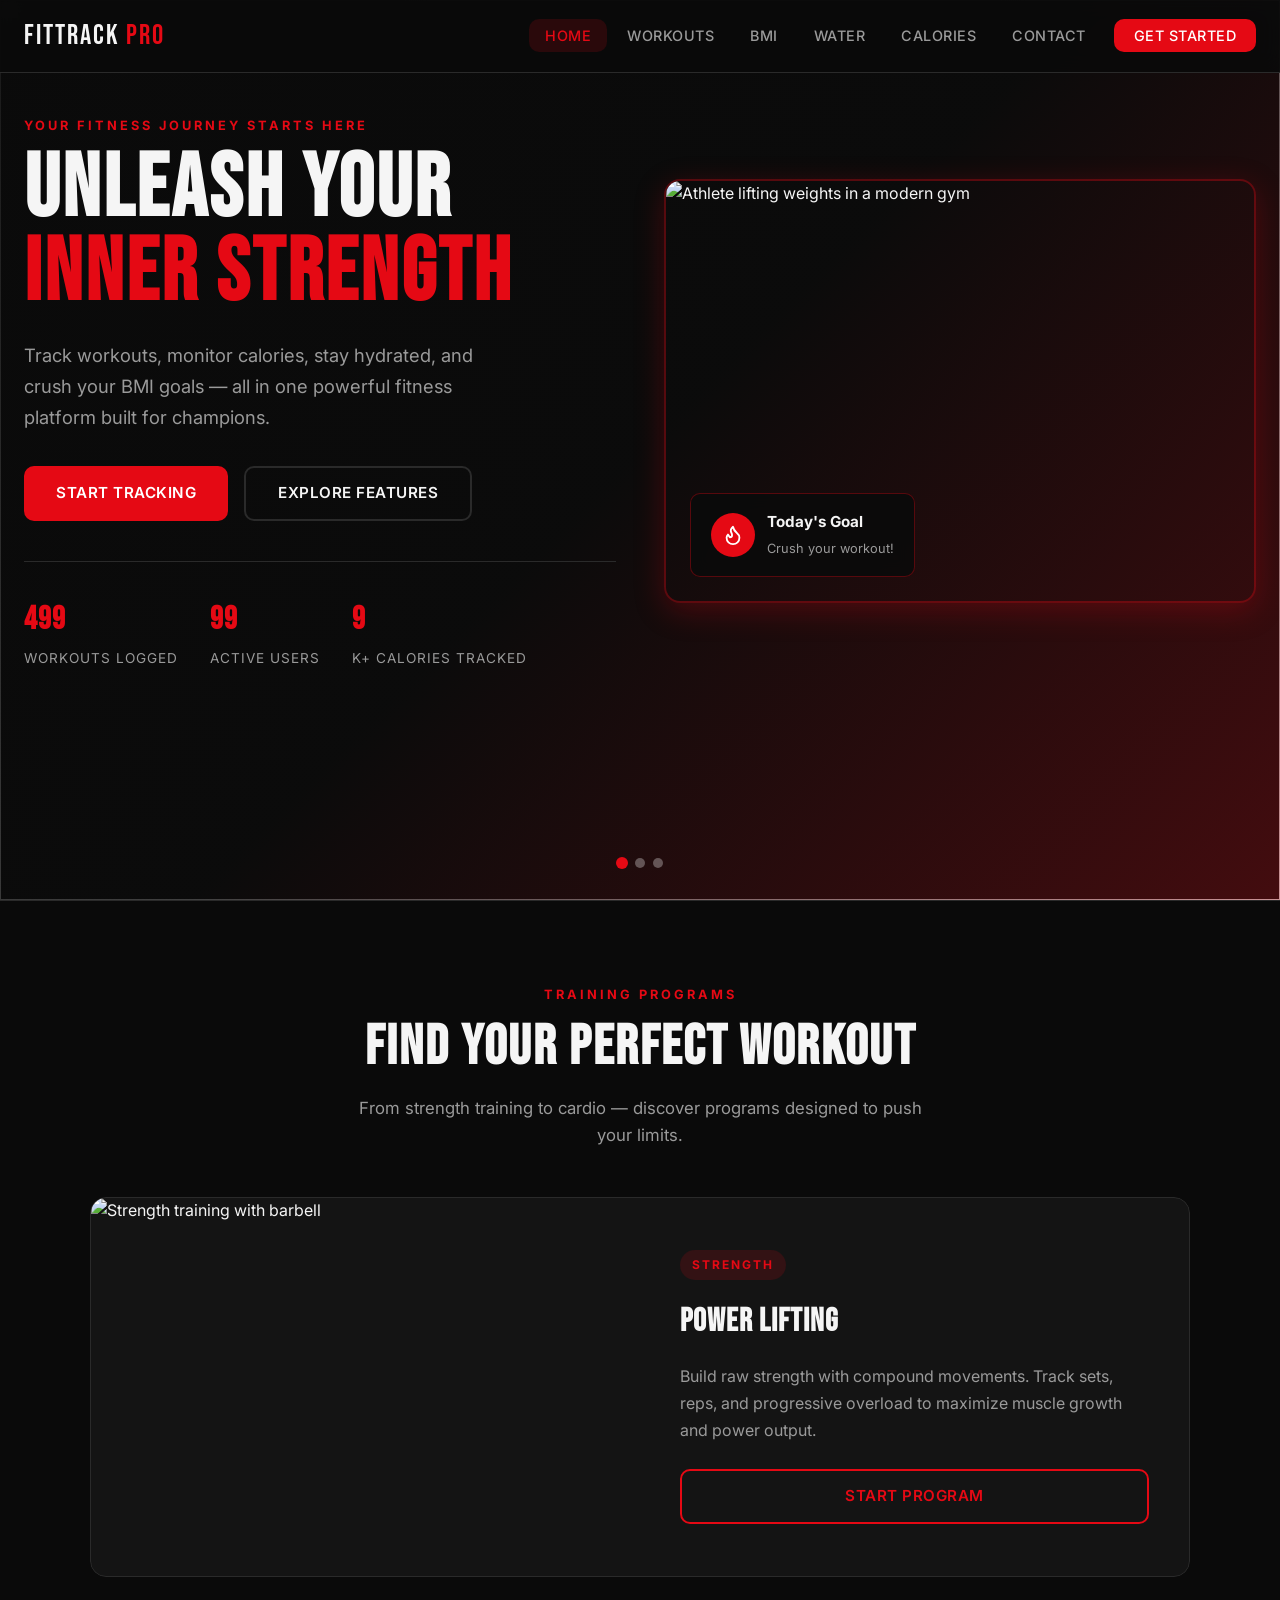
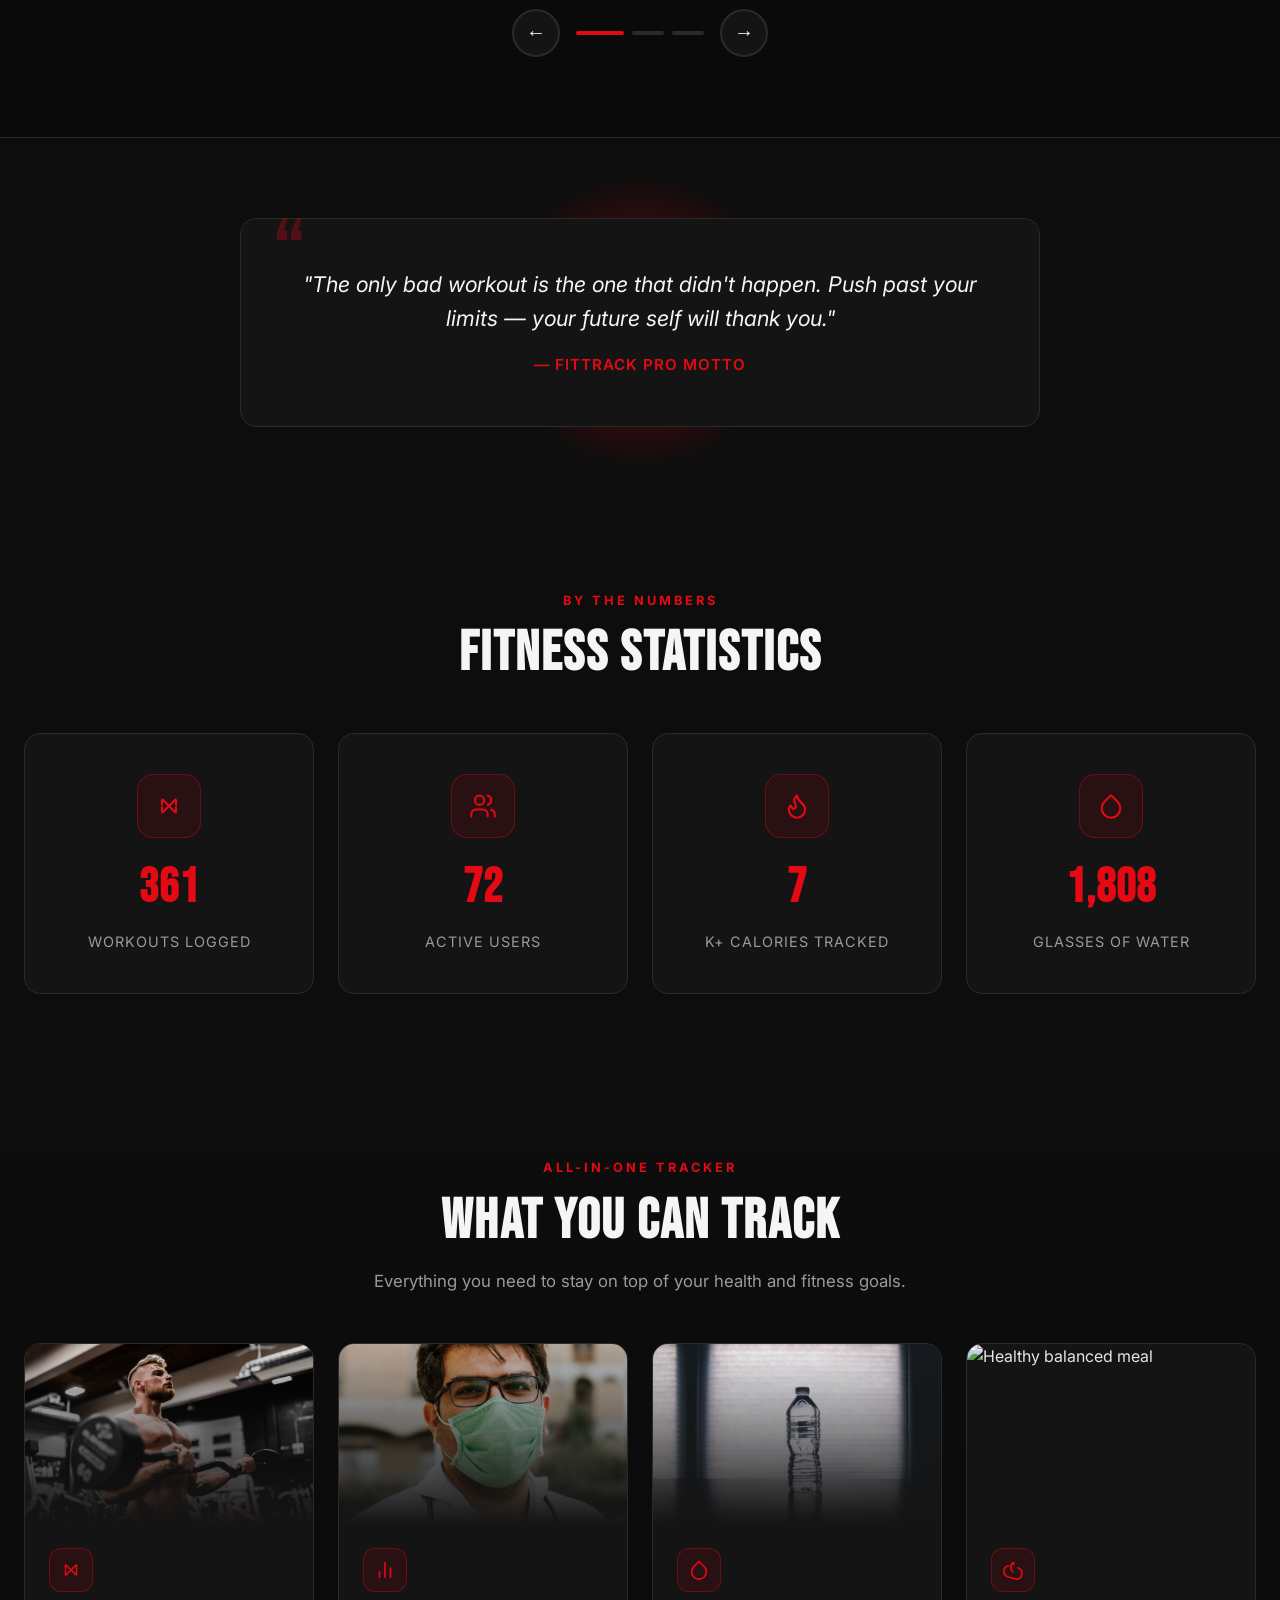
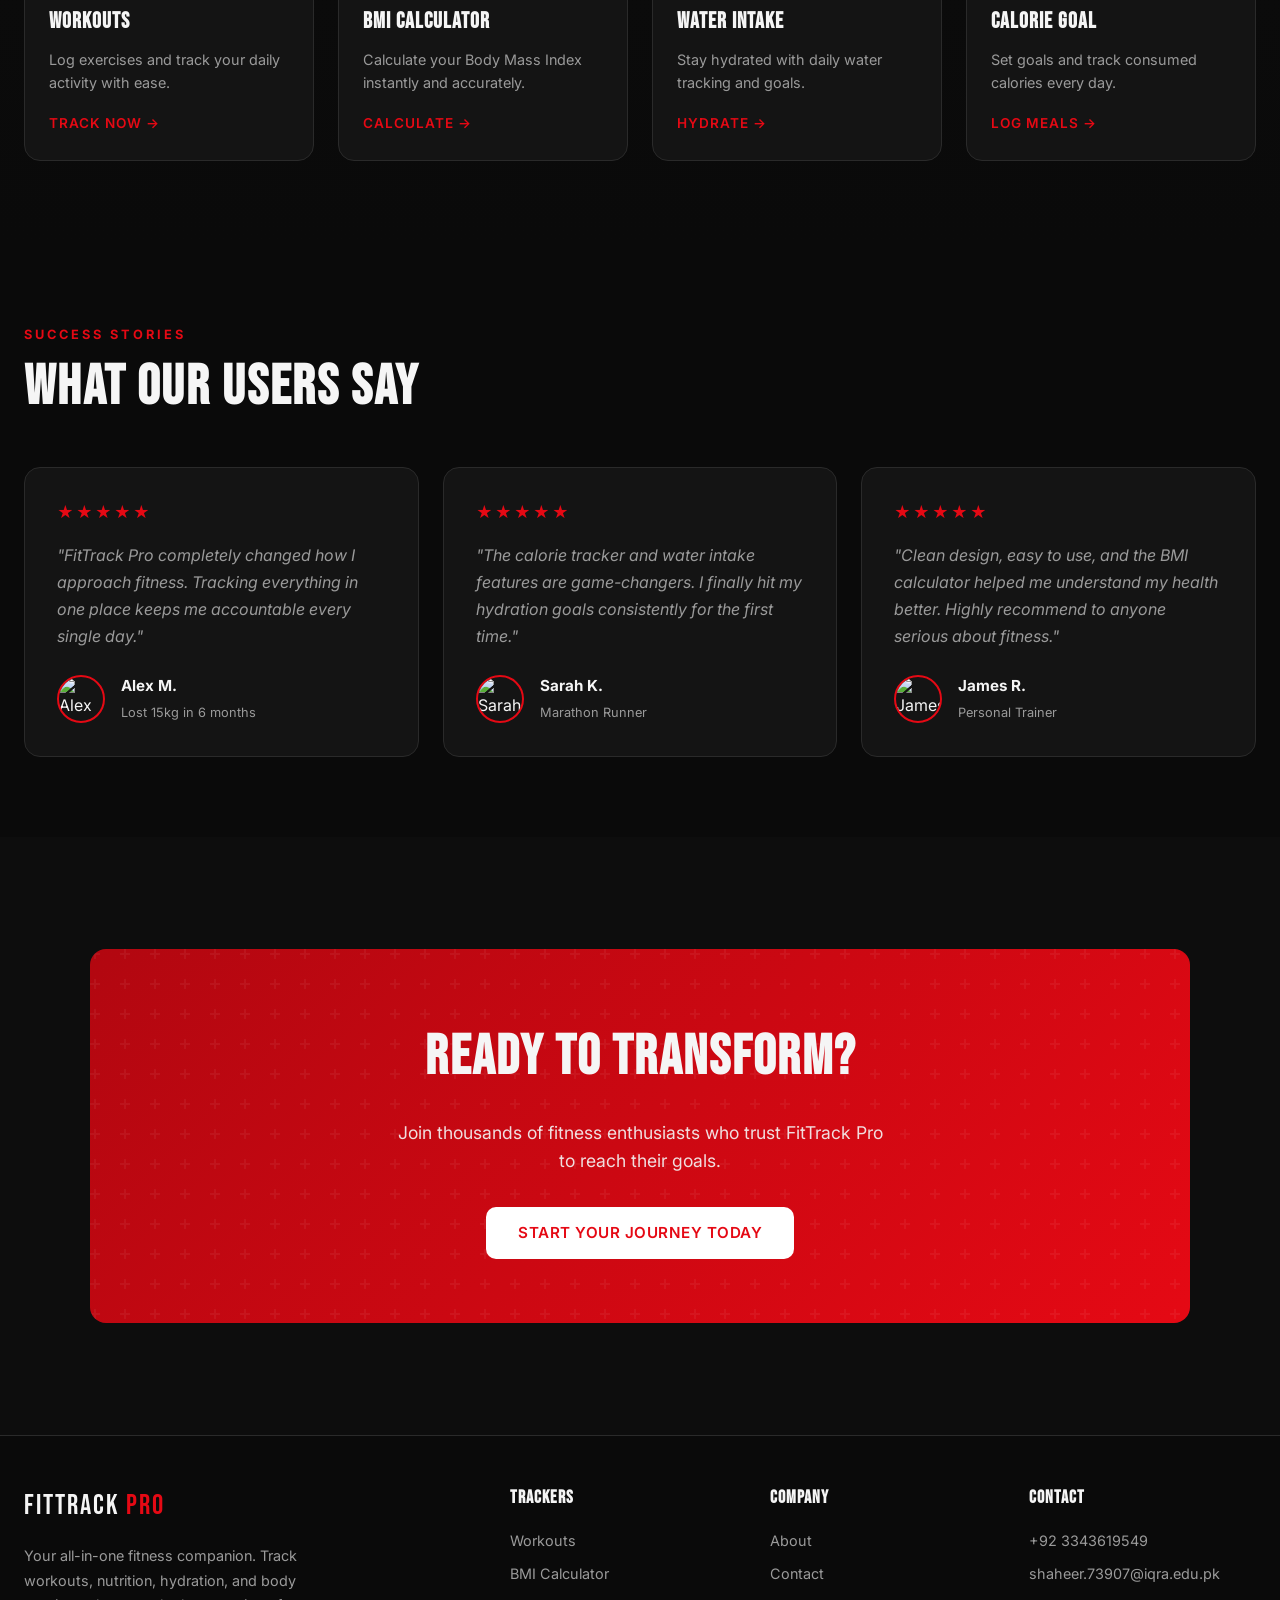
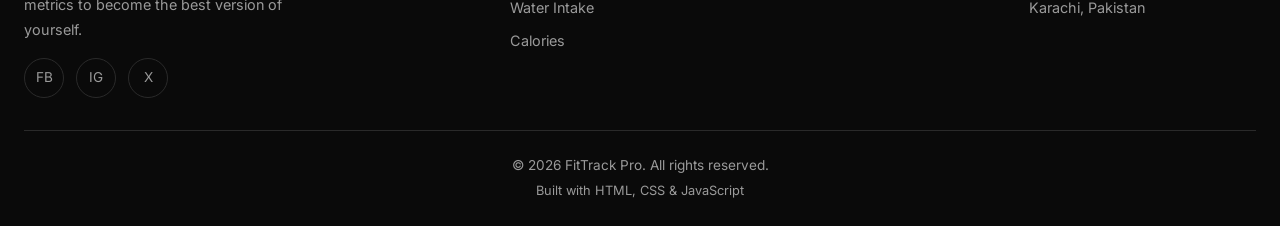
==== commit a3de2276: "asd" ====
--- a/index.html
+++ b/index.html
@@ -355,14 +355,13 @@
         <ul>
           <li><a href="index.html">About</a></li>
           <li><a href="contact.html">Contact</a></li>
-          <li><a href="#">Privacy Policy</a></li>
-          <li><a href="#">Terms of Service</a></li>
         </ul>
       </div>
       <div class="footer-col">
         <h4>Contact</h4>
         <ul>
-          <li><a href="mailto:support@fittrackpro.com">support@fittrackpro.com</a></li>
+          <li><a href="tel:+923343619549">+92 3343619549</a></li>
+          <li><a href="mailto:shaheer.73907@iqra.edu.pk">shaheer.73907@iqra.edu.pk</a></li>
           <li><a href="contact.html">Karachi, Pakistan</a></li>
         </ul>
       </div>
--- a/css/style.css
+++ b/css/style.css
@@ -41,6 +41,7 @@
 
 html {
   scroll-behavior: smooth;
+  scroll-padding-top: var(--header-height);
 }
 
 body {
@@ -256,7 +257,7 @@
 main:not(.home-main) {
   max-width: 1200px;
   margin: 0 auto;
-  padding: calc(var(--header-height) + 2rem) 1.5rem 2rem;
+  padding: 2rem 1.5rem;
 }
 
 .container {
@@ -295,10 +296,9 @@
   position: relative;
   min-height: 100vh;
   display: flex;
-  align-items: center;
+  align-items: flex-start;
   overflow: hidden;
-  margin-top: calc(-1 * var(--header-height));
-  padding-top: var(--header-height);
+  padding-top: calc(var(--header-height) + 2.5rem);
 }
 
 .hero-carousel {
@@ -341,7 +341,7 @@
   z-index: 2;
   max-width: 1280px;
   margin: 0 auto;
-  padding: 4rem 1.5rem;
+  padding: 0 1.5rem 4rem;
   width: 100%;
   display: grid;
   grid-template-columns: 1fr 1fr;
@@ -495,7 +495,6 @@
   align-items: center;
   justify-content: center;
   text-align: center;
-  margin-top: calc(-1 * var(--header-height));
   padding: calc(var(--header-height) + 3rem) 1.5rem 3rem;
   overflow: hidden;
 }
@@ -1609,6 +1608,29 @@
   font-size: 1.5rem;
 }
 
+.contact-icon {
+  display: inline-flex;
+  align-items: center;
+  justify-content: center;
+  width: 44px;
+  height: 44px;
+  flex-shrink: 0;
+  background: rgba(229, 9, 20, 0.1);
+  border: 1px solid var(--border-red);
+  border-radius: 12px;
+  color: var(--primary);
+}
+
+.contact-icon svg {
+  width: 22px;
+  height: 22px;
+  stroke: currentColor;
+  fill: none;
+  stroke-width: 1.75;
+  stroke-linecap: round;
+  stroke-linejoin: round;
+}
+
 .contact-info strong {
   display: block;
   color: var(--primary);
@@ -1808,6 +1830,8 @@
     flex-direction: column;
     padding: 1rem;
     border-bottom: 1px solid var(--border);
+    z-index: 300;
+    box-shadow: 0 8px 24px rgba(0, 0, 0, 0.5);
   }
 
   .nav-links.open {
@@ -1850,11 +1874,19 @@
   .hero-card-stack img {
     height: 280px;
   }
+
+  .hero-full {
+    padding-top: calc(var(--header-height) + 1.5rem);
+  }
+
+  .page-banner {
+    padding-top: calc(var(--header-height) + 2rem);
+  }
 }
 
 @media (max-width: 480px) {
   main:not(.home-main) {
-    padding: calc(var(--header-height) + 1.5rem) 1rem 1.5rem;
+    padding: 1.5rem 1rem;
   }
 
   .tracker-card {
